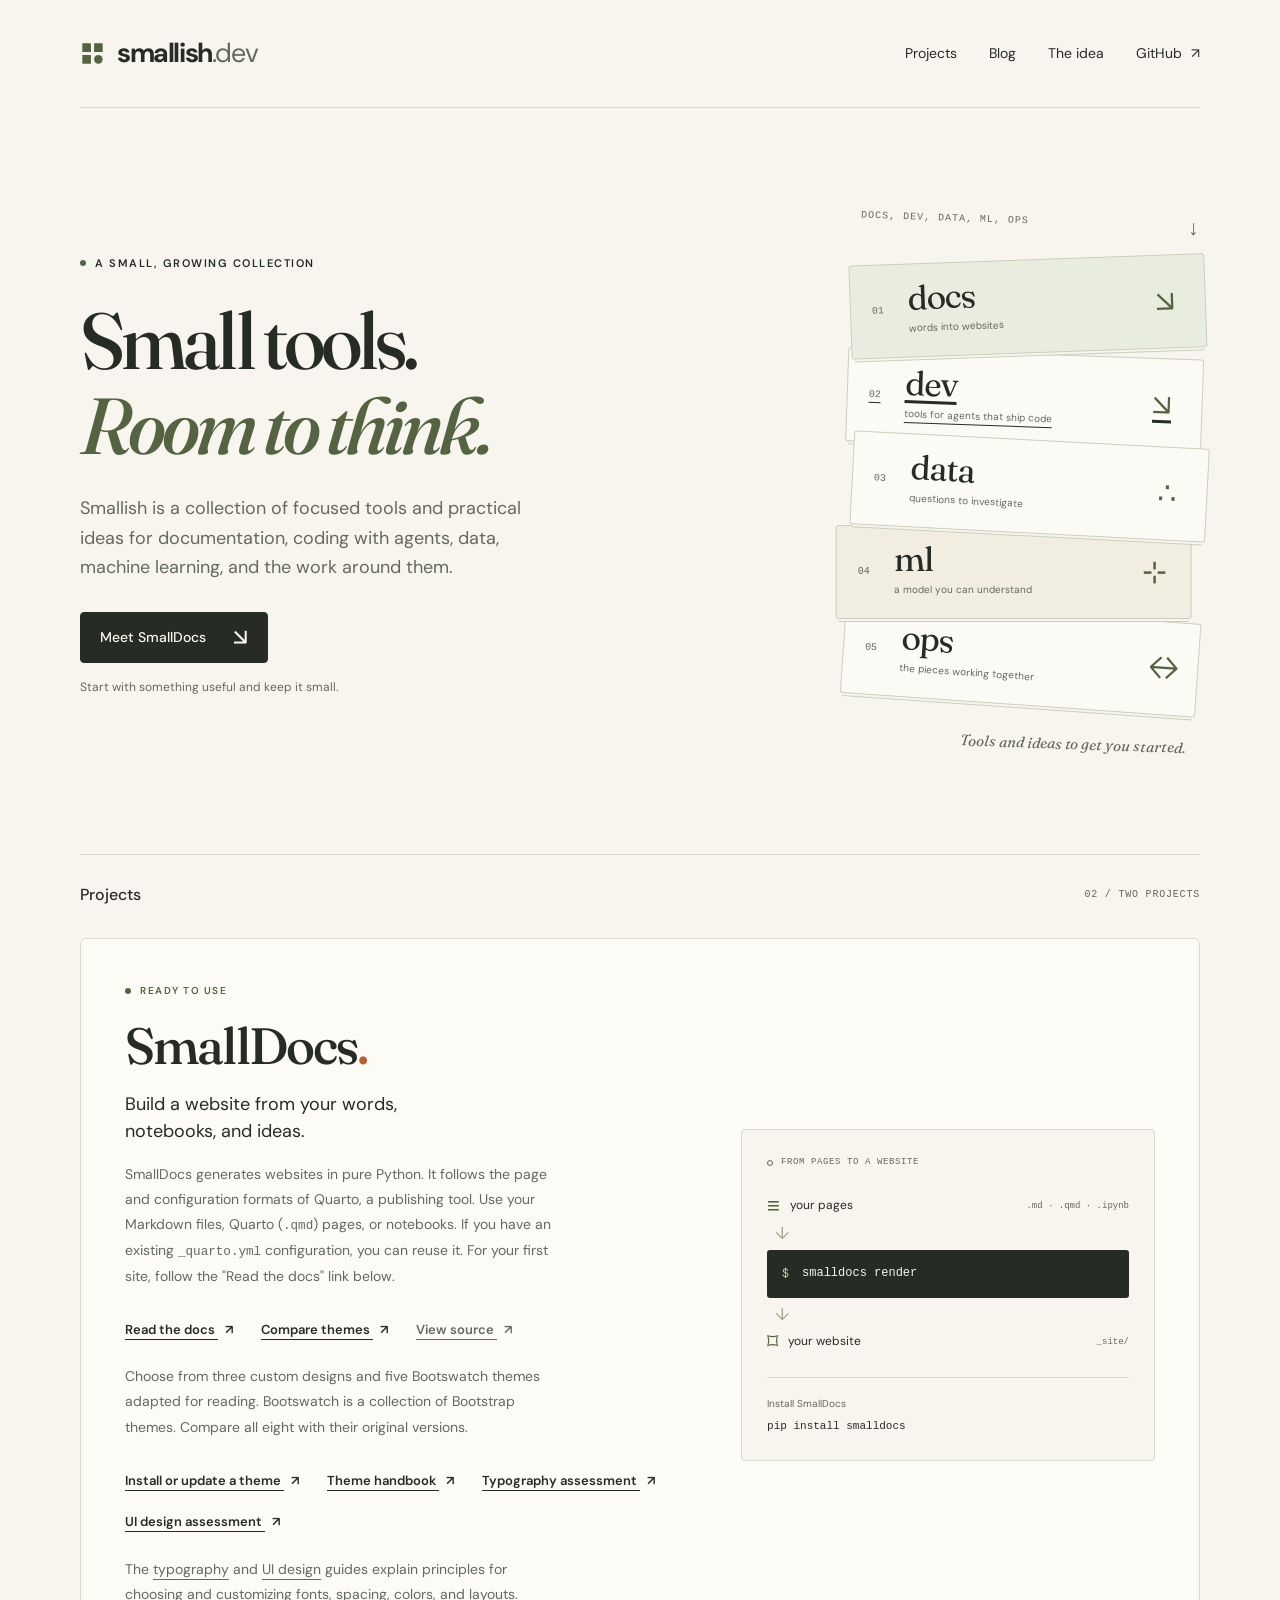
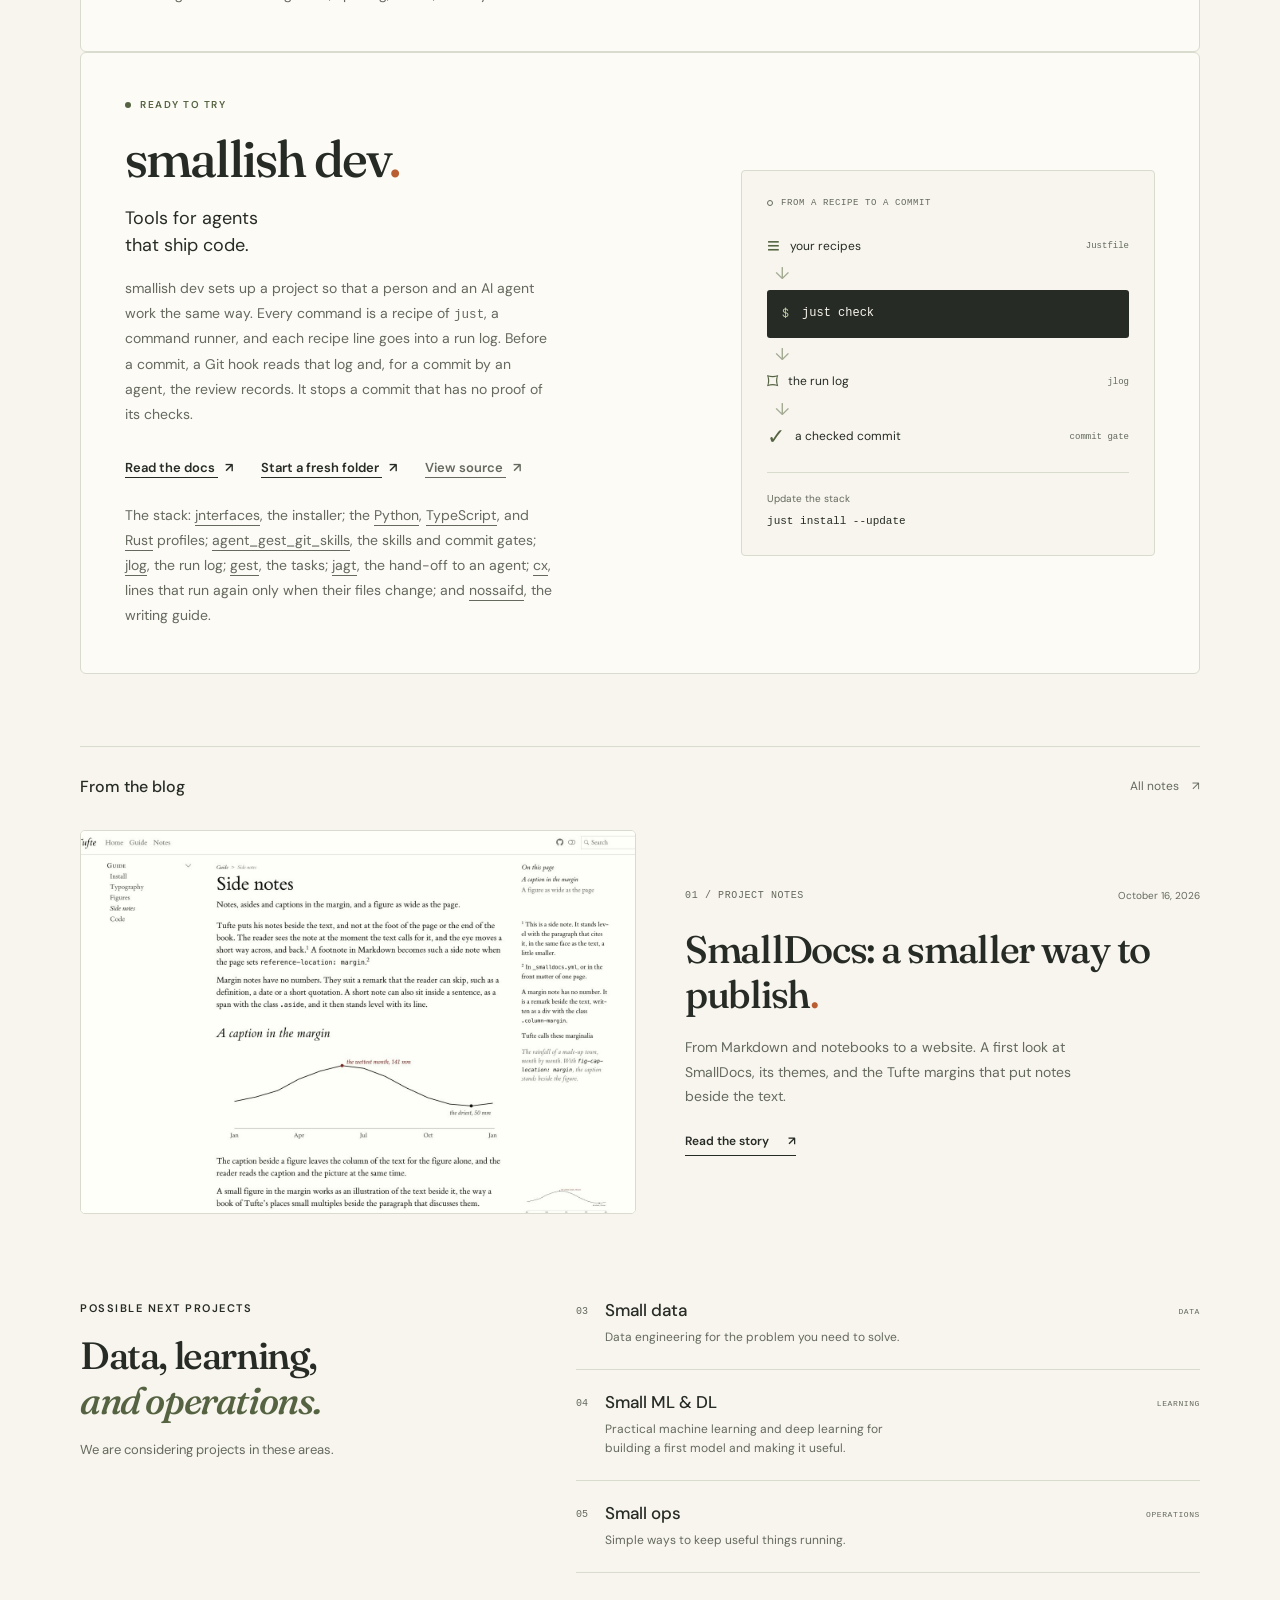
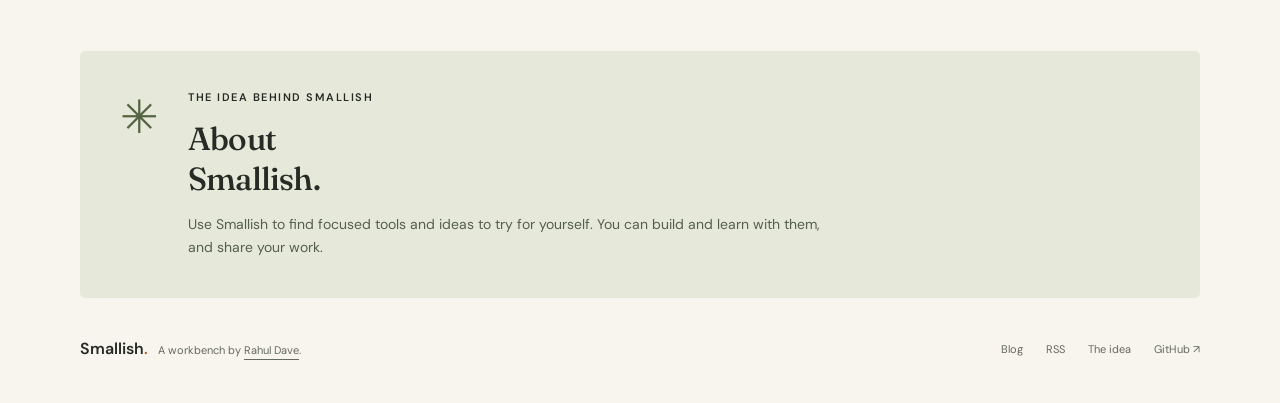
==== index.html @ 67ef3cb4 "feat: add blog with illustrated SmallDocs introduction Add a blog index, homepage preview and reusab" ====
<!doctype html>
<html lang="en">
  <head>
    <meta charset="utf-8" />
    <meta name="viewport" content="width=device-width, initial-scale=1" />
    <meta name="theme-color" content="#f7f5ed" />
    <title>Smallish — Small tools. Room to think.</title>
    <meta
      name="description"
      content="Focused tools and practical ideas for documentation, coding with agents, data, ML, and operations. Meet SmallDocs and smallish dev."
    />
    <link rel="canonical" href="https://smallish.dev/" />
    <meta
      property="og:title"
      content="Smallish — Small tools. Room to think."
    />
    <meta
      property="og:description"
      content="Focused tools. Practical ideas. A little room to make something useful."
    />
    <meta property="og:type" content="website" />
    <meta property="og:url" content="https://smallish.dev/" />
    <link rel="icon" type="image/svg+xml" href="assets/favicon.svg" />
    <link rel="preconnect" href="https://fonts.googleapis.com" />
    <link rel="preconnect" href="https://fonts.gstatic.com" crossorigin />
    <link
      href="https://fonts.googleapis.com/css2?family=DM+Sans:wght@400;500;600;700&family=Fraunces:ital,wght@0,500;0,600;1,500&display=swap"
      rel="stylesheet"
    />
    <link rel="stylesheet" href="styles.css" />
    <link rel="stylesheet" href="blog.css" />
    <link
      rel="alternate"
      type="application/rss+xml"
      title="Smallish blog"
      href="/blog/feed.xml"
    />
  </head>
  <body>
    <a class="skip-link" href="#main">Skip to content</a>
    <div class="page-shell">
      <header class="site-header">
        <a class="wordmark" href="./" aria-label="Smallish home">
          <svg class="brand-mark" viewBox="0 0 32 32" aria-hidden="true">
            <path
              d="M3 3h11v11H3zM18 3h11v11H18zM3 18h11v11H3z"
              fill="currentColor"
            />
            <circle cx="23.5" cy="23.5" r="5.5" fill="currentColor" />
          </svg>
          smallish<span class="wordmark-tld">.dev</span>
        </a>
        <nav aria-label="Main navigation">
          <a href="#projects">Projects</a>
          <a href="/blog/">Blog</a>
          <a class="nav-about" href="#about">The idea</a>
          <a
            class="nav-github"
            href="https://github.com/rahuldave/smallish.dev"
            aria-label="Smallish on GitHub"
            >GitHub <span aria-hidden="true">↗</span></a
          >
        </nav>
      </header>

      <main id="main">
        <section class="hero" aria-labelledby="hero-title">
          <div class="hero-copy">
            <p class="eyebrow">
              <span class="status-dot" aria-hidden="true"></span>A small,
              growing collection
            </p>
            <h1 id="hero-title">Small tools.<br /><em>Room to think.</em></h1>
            <p class="hero-description">
              Smallish is a collection of focused tools and practical ideas for
              documentation, coding with agents, data, machine learning, and the
              work around them.
            </p>
            <a class="button" href="#smalldocs"
              >Meet SmallDocs <span aria-hidden="true">↘</span></a
            >
            <p class="hero-note">
              Start with something useful and keep it small.
            </p>
          </div>

          <div class="small-stack">
            <div class="stack-caption" aria-hidden="true">
              <span>DOCS, DEV, DATA, ML, OPS</span><span>↓</span>
            </div>
            <a
              class="stack-sheet sheet-docs"
              href="#docs"
              aria-label="Explore docs projects"
            >
              <span class="sheet-number" aria-hidden="true">01</span
              ><span class="sheet-name">docs</span
              ><span class="sheet-detail">words into websites</span
              ><span class="sheet-symbol" aria-hidden="true">↘</span>
            </a>
            <a
              class="stack-sheet sheet-dev"
              href="#dev"
              aria-label="Explore smallish dev"
            >
              <span class="sheet-number" aria-hidden="true">02</span
              ><span class="sheet-name">dev</span
              ><span class="sheet-detail">tools for agents that ship code</span
              ><span class="sheet-symbol" aria-hidden="true">↘</span>
            </a>
            <div class="stack-sheet sheet-data" aria-hidden="true">
              <span class="sheet-number">03</span
              ><span class="sheet-name">data</span
              ><span class="sheet-detail">questions to investigate</span
              ><span class="sheet-symbol">∴</span>
            </div>
            <div class="stack-sheet sheet-ml" aria-hidden="true">
              <span class="sheet-number">04</span
              ><span class="sheet-name">ml</span
              ><span class="sheet-detail">a model you can understand</span
              ><span class="sheet-symbol">⊹</span>
            </div>
            <div class="stack-sheet sheet-ops" aria-hidden="true">
              <span class="sheet-number">05</span
              ><span class="sheet-name">ops</span
              ><span class="sheet-detail">the pieces working together</span
              ><span class="sheet-symbol">↔</span>
            </div>
            <p class="stack-footnote" aria-hidden="true">
              Tools and ideas to get you started.
            </p>
          </div>
        </section>

        <section
          class="projects-section"
          id="projects"
          aria-labelledby="projects-title"
        >
          <div class="section-heading" id="docs">
            <h2 id="projects-title">Projects</h2>
            <span class="section-count">02 / TWO PROJECTS</span>
          </div>
          <article
            class="featured-project"
            id="smalldocs"
            aria-labelledby="smalldocs-title"
          >
            <div class="project-copy">
              <p class="eyebrow project-status">
                <span class="status-dot" aria-hidden="true"></span>Ready to use
              </p>
              <h3 id="smalldocs-title">
                SmallDocs<span class="title-dot">.</span>
              </h3>
              <p class="project-lede">
                Build a website from your words,<br />notebooks, and ideas.
              </p>
              <p class="project-description">
                SmallDocs generates websites in pure Python. It follows the page
                and configuration formats of Quarto, a publishing tool. Use your
                Markdown files, Quarto (<code>.qmd</code>) pages, or notebooks.
                If you have an existing <code>_quarto.yml</code> configuration,
                you can reuse it. For your first site, follow the "Read the
                docs" link below.
              </p>
              <div class="project-links">
                <a class="text-link" href="https://docs.smallish.dev/"
                  >Read the docs <span aria-hidden="true">↗</span></a
                >
                <a
                  class="text-link"
                  href="https://rahuldave.com/elegant-themes/"
                  >Compare themes <span aria-hidden="true">↗</span></a
                >
                <a
                  class="text-link secondary-link"
                  href="https://github.com/rahuldave/smalldocs"
                  >View source <span aria-hidden="true">↗</span></a
                >
              </div>
              <p class="project-description">
                Choose from three custom designs and five Bootswatch themes
                adapted for reading. Bootswatch is a collection of Bootstrap
                themes. Compare all eight with their original versions.
              </p>
              <div
                class="project-links"
                aria-label="Theme instructions and assessments"
              >
                <a
                  class="text-link"
                  href="https://rahuldave.com/elegant-themes/using-themes.html"
                  >Install or update a theme
                  <span aria-hidden="true">↗</span></a
                >
                <a
                  class="text-link"
                  href="https://rahuldave.com/elegant-themes/theme-guide.html"
                  >Theme handbook <span aria-hidden="true">↗</span></a
                >
                <a
                  class="text-link"
                  href="https://rahuldave.com/elegant-themes/typography-report.html"
                  >Typography assessment <span aria-hidden="true">↗</span></a
                >
                <a
                  class="text-link"
                  href="https://rahuldave.com/elegant-themes/visual-design-report.html"
                  >UI design assessment <span aria-hidden="true">↗</span></a
                >
              </div>
              <p class="project-description">
                The
                <a
                  href="https://rahuldave.com/elegant-themes/typography-guide.html"
                  >typography</a
                >
                and
                <a
                  href="https://rahuldave.com/elegant-themes/ui-design-guide.html"
                  >UI design</a
                >
                guides explain principles for choosing and customizing fonts,
                spacing, colors, and layouts.
              </p>
            </div>
            <div
              class="project-demo"
              role="figure"
              aria-label="SmallDocs turns your pages into a website"
            >
              <div class="demo-header">
                <span class="demo-dot" aria-hidden="true"></span
                ><span>FROM PAGES TO A WEBSITE</span>
              </div>
              <div class="file-row">
                <span class="file-icon" aria-hidden="true">≡</span
                ><span>your pages</span
                ><span class="file-types">.md · .qmd · .ipynb</span>
              </div>
              <div class="pipeline-line" aria-hidden="true">↓</div>
              <div class="command">
                <span aria-hidden="true">$</span><code>smalldocs render</code>
              </div>
              <div class="pipeline-line" aria-hidden="true">↓</div>
              <div class="file-row output-row">
                <span class="file-icon" aria-hidden="true">⌑</span
                ><span>your website</span><span class="file-types">_site/</span>
              </div>
              <div class="install-line">
                <span>Install SmallDocs</span><code>pip install smalldocs</code>
              </div>
            </div>
          </article>
          <article
            class="featured-project"
            id="dev"
            aria-labelledby="dev-title"
          >
            <div class="project-copy">
              <p class="eyebrow project-status">
                <span class="status-dot" aria-hidden="true"></span>Ready to try
              </p>
              <h3 id="dev-title">
                smallish dev<span class="title-dot">.</span>
              </h3>
              <p class="project-lede">Tools for agents<br />that ship code.</p>
              <p class="project-description">
                smallish dev sets up a project so that a person and an AI agent
                work the same way. Every command is a recipe of
                <code>just</code>, a command runner, and each recipe line goes
                into a run log. Before a commit, a Git hook reads that log and,
                for a commit by an agent, the review records. It stops a commit
                that has no proof of its checks.
              </p>
              <div class="project-links">
                <a
                  class="text-link"
                  href="https://dev.smallish.dev/"
                  aria-label="Read the smallish dev docs"
                  >Read the docs <span aria-hidden="true">↗</span></a
                >
                <a
                  class="text-link"
                  href="https://dev.smallish.dev/fresh-folder.html"
                  >Start a fresh folder <span aria-hidden="true">↗</span></a
                >
                <a
                  class="text-link secondary-link"
                  href="https://github.com/rahuldave/dev.smallish.dev"
                  aria-label="View the smallish dev source"
                  >View source <span aria-hidden="true">↗</span></a
                >
              </div>
              <p class="project-description">
                The stack:
                <a href="https://rahuldave.com/jnterfaces/">jnterfaces</a>, the
                installer; the
                <a href="https://rahuldave.com/jnprofile-python/">Python</a>,
                <a href="https://rahuldave.com/jnprofile-typescript/"
                  >TypeScript</a
                >, and
                <a href="https://rahuldave.com/jnprofile-rust/">Rust</a>
                profiles;
                <a href="https://rahuldave.com/agent_gest_git_skills/"
                  >agent_gest_git_skills</a
                >, the skills and commit gates;
                <a href="https://rahuldave.com/jlog/">jlog</a>, the run log;
                <a href="https://rahuldave.com/gest/">gest</a>, the tasks;
                <a href="https://rahuldave.com/jagt/">jagt</a>, the hand-off to
                an agent; <a href="https://rahuldave.com/cx/">cx</a>, lines that
                run again only when their files change; and
                <a href="https://rahuldave.com/nossaifd/">nossaifd</a>, the
                writing guide.
              </p>
            </div>
            <div
              class="project-demo"
              role="figure"
              aria-label="smallish dev checks each commit against its run log"
            >
              <div class="demo-header">
                <span class="demo-dot" aria-hidden="true"></span
                ><span>FROM A RECIPE TO A COMMIT</span>
              </div>
              <div class="file-row">
                <span class="file-icon" aria-hidden="true">≡</span
                ><span>your recipes</span
                ><span class="file-types">Justfile</span>
              </div>
              <div class="pipeline-line" aria-hidden="true">↓</div>
              <div class="command">
                <span aria-hidden="true">$</span><code>just check</code>
              </div>
              <div class="pipeline-line" aria-hidden="true">↓</div>
              <div class="file-row">
                <span class="file-icon" aria-hidden="true">⌑</span
                ><span>the run log</span><span class="file-types">jlog</span>
              </div>
              <div class="pipeline-line" aria-hidden="true">↓</div>
              <div class="file-row output-row">
                <span class="file-icon" aria-hidden="true">✓</span
                ><span>a checked commit</span
                ><span class="file-types">commit gate</span>
              </div>
              <div class="install-line">
                <span>Update the stack</span><code>just install --update</code>
              </div>
            </div>
          </article>
        </section>

        <section class="home-journal" aria-labelledby="journal-title">
          <div class="section-heading">
            <h2 id="journal-title">From the blog</h2>
            <a class="quiet-link" href="/blog/"
              >All notes <span aria-hidden="true">↗</span></a
            >
          </div>
          <a
            class="story-card"
            href="/blog/smalldocs/"
            aria-labelledby="smalldocs-story-title"
            ><div class="story-image">
              <img
                src="/assets/blog/smalldocs/tufte-margins.jpg"
                width="1440"
                height="960"
                alt="Tufte side notes and a figure caption beside a chart in SmallDocs"
                loading="lazy"
              />
            </div>
            <div class="story-copy">
              <p class="story-meta">
                <span>01 / PROJECT NOTES</span
                ><time datetime="2026-10-16">October 16, 2026</time>
              </p>
              <h2 id="smalldocs-story-title">
                SmallDocs: a smaller way to publish<span class="title-dot"
                  >.</span
                >
              </h2>
              <p>
                From Markdown and notebooks to a website. A first look at
                SmallDocs, its themes, and the Tufte margins that put notes
                beside the text.
              </p>
              <span class="story-read"
                >Read the story <span aria-hidden="true">↗</span></span
              >
            </div></a
          >
        </section>
        <section class="directions" aria-labelledby="directions-title">
          <div class="directions-intro">
            <p class="eyebrow">Possible next projects</p>
            <h2 id="directions-title">
              Data, learning,<br /><em>and operations.</em>
            </h2>
            <p>We are considering projects in these areas.</p>
          </div>
          <div class="direction-list">
            <div class="direction">
              <span class="direction-index">03</span>
              <div>
                <h3>Small data</h3>
                <p>Data engineering for the problem you need to solve.</p>
              </div>
              <span class="direction-label">DATA</span>
            </div>
            <div class="direction">
              <span class="direction-index">04</span>
              <div>
                <h3>Small ML &amp; DL</h3>
                <p>
                  Practical machine learning and deep learning for building a
                  first model and making it useful.
                </p>
              </div>
              <span class="direction-label">LEARNING</span>
            </div>
            <div class="direction">
              <span class="direction-index">05</span>
              <div>
                <h3>Small ops</h3>
                <p>Simple ways to keep useful things running.</p>
              </div>
              <span class="direction-label">OPERATIONS</span>
            </div>
          </div>
        </section>

        <section class="about" id="about" aria-labelledby="about-title">
          <span class="about-mark" aria-hidden="true">✳</span>
          <div>
            <p class="eyebrow">The idea behind Smallish</p>
            <h2 id="about-title">About<br />Smallish.</h2>
            <p>
              Use Smallish to find focused tools and ideas to try for yourself.
              You can build and learn with them, and share your work.
            </p>
          </div>
        </section>
      </main>

      <footer class="site-footer">
        <p>
          Smallish<span class="footer-dot">.</span
          ><span class="footer-note"
            >A workbench by
            <a href="https://rahuldave.com/">Rahul Dave</a>.</span
          >
        </p>
        <nav aria-label="Footer navigation">
          <a href="/blog/">Blog</a><a href="/blog/feed.xml">RSS</a
          ><a href="/#about">The idea</a
          ><a href="https://github.com/rahuldave/smallish.dev"
            >GitHub <span aria-hidden="true">↗</span></a
          >
        </nav>
      </footer>
    </div>
  </body>
</html>
---- styles.css ----
:root {
  color-scheme: light;
  --paper: #f7f5ed;
  --ink: #272b25;
  --muted: #65695e;
  --line: #d9dbcf;
  --green: #556342;
  --light-green: #e6e9da;
  --orange: #b95d32;
  --serif: "Fraunces", Georgia, serif;
  --sans: "DM Sans", sans-serif;
  --mono: "Courier New", monospace;
}

* {
  box-sizing: border-box;
}
html {
  scroll-behavior: smooth;
  scroll-padding-top: 2rem;
}
body {
  margin: 0;
  background: var(--paper);
  color: var(--ink);
  font-family: var(--sans);
  font-size: 16px;
  line-height: 1.65;
  -webkit-font-smoothing: antialiased;
}
a {
  color: inherit;
  text-underline-offset: 5px;
}
a:focus-visible {
  outline: 3px solid var(--green);
  outline-offset: 6px;
}
::selection {
  background: #d8dfbf;
  color: var(--ink);
}
h1,
h2,
h3,
p {
  margin: 0;
}
h1,
h2,
h3 {
  font-weight: 500;
}
svg {
  display: block;
}
.page-shell {
  width: min(1120px, calc(100% - 96px));
  margin-inline: auto;
}
.skip-link {
  position: absolute;
  left: 24px;
  top: -100px;
  padding: 10px 18px;
  background: var(--ink);
  color: var(--paper);
  z-index: 10;
}
.skip-link:focus {
  top: 12px;
}
.site-header {
  display: flex;
  align-items: center;
  justify-content: space-between;
  min-height: 108px;
  border-bottom: 1px solid var(--line);
  gap: 24px;
}
.wordmark {
  display: flex;
  align-items: center;
  text-decoration: none;
  font-size: 27px;
  font-weight: 700;
  letter-spacing: -1.4px;
}
.brand-mark {
  width: 25px;
  height: 25px;
  color: var(--green);
  margin-right: 12px;
}
.wordmark-tld {
  color: var(--muted);
  font-weight: 400;
}
.site-header nav {
  display: flex;
  align-items: center;
  gap: 32px;
}
.site-header nav a {
  font-size: 14px;
  text-decoration: none;
  padding-block: 12px;
}
.site-header nav a:hover {
  color: var(--green);
  text-decoration: underline;
}
.nav-github span {
  margin-left: 5px;
}
.hero {
  display: grid;
  grid-template-columns: 1.2fr 0.8fr;
  gap: 36px;
  align-items: center;
  padding: 89px 0 99px;
}
.eyebrow {
  font-size: 11px;
  font-weight: 600;
  letter-spacing: 1.5px;
  text-transform: uppercase;
  display: flex;
  align-items: center;
  gap: 9px;
}
.status-dot {
  width: 6px;
  height: 6px;
  flex: 0 0 6px;
  background: var(--green);
  border-radius: 50%;
}
h1 {
  font-family: var(--serif);
  font-size: clamp(56px, 6.2vw, 84px);
  letter-spacing: -4px;
  line-height: 1.07;
  margin-top: 26px;
}
h1 em {
  font-weight: 500;
  color: var(--green);
}
.hero-description {
  max-width: 450px;
  font-size: 18px;
  line-height: 1.65;
  color: var(--muted);
  margin-top: 26px;
}
.button {
  display: inline-flex;
  align-items: center;
  justify-content: space-between;
  gap: 27px;
  background: var(--ink);
  color: var(--paper);
  border: 1px solid var(--ink);
  border-radius: 4px;
  font-size: 14px;
  font-weight: 500;
  padding: 13px 19px;
  margin-top: 29px;
  text-decoration: none;
  transition:
    background 160ms ease,
    transform 160ms ease;
}
.button:hover {
  background: var(--green);
  transform: translateY(-2px);
}
.button span {
  font-size: 23px;
  line-height: 1;
}
.hero-note {
  color: var(--muted);
  font-size: 12px;
  margin-top: 15px;
}
.small-stack {
  padding: 16px 0 0 14px;
  width: 100%;
  max-width: 370px;
  justify-self: end;
  transform: rotate(2deg);
}
.stack-caption {
  display: flex;
  justify-content: space-between;
  color: var(--muted);
  font-family: var(--mono);
  font-size: 10px;
  letter-spacing: 1px;
  margin: 0 8px 25px;
}
.stack-caption span:last-child {
  font-size: 21px;
  line-height: 1;
}
.stack-sheet {
  position: relative;
  height: 94px;
  border: 1px solid #cbd0bd;
  background: #fbfaf5;
  border-radius: 3px;
  padding: 15px 21px;
  box-shadow:
    0 5px 0 -3px var(--paper),
    0 6px 0 -3px #cbd0bd;
  display: grid;
  grid-template-columns: 22px 1fr 28px;
  column-gap: 14px;
}
.sheet-number {
  font-family: var(--mono);
  font-size: 10px;
  align-self: center;
  grid-row: 1 / 3;
  color: var(--muted);
}
.sheet-name {
  font-family: var(--serif);
  font-size: 34px;
  line-height: 1.1;
  letter-spacing: -1px;
}
.sheet-detail {
  font-size: 10px;
  color: var(--muted);
}
.sheet-symbol {
  grid-column: 3;
  grid-row: 1 / 3;
  align-self: center;
  font-size: 30px;
  color: var(--green);
}
.sheet-docs {
  z-index: 4;
  transform: rotate(-4deg);
  background: #e9eddf;
  text-decoration: none;
  transition:
    transform 180ms ease,
    border-color 180ms ease,
    background 180ms ease;
}
.sheet-docs:hover,
.sheet-docs:focus-visible {
  transform: translateY(-4px) rotate(-4deg);
  border-color: var(--green);
  background: var(--light-green);
}
.sheet-data {
  z-index: 3;
  margin-top: -8px;
  transform: translateX(8px) rotate(1deg);
}
.sheet-ml {
  z-index: 2;
  margin-top: -8px;
  transform: translateX(-5px) rotate(-2deg);
  background: #f1eee1;
}
.sheet-ops {
  z-index: 1;
  margin-top: -8px;
  transform: translateX(5px) rotate(2deg);
}
.stack-footnote {
  font-family: var(--serif);
  font-style: italic;
  font-size: 15px;
  color: var(--muted);
  text-align: right;
  margin-top: 25px;
  margin-right: 5px;
}
.section-heading {
  border-top: 1px solid var(--line);
  padding-top: 27px;
  margin-bottom: 30px;
  display: flex;
  align-items: center;
  justify-content: space-between;
  gap: 20px;
}
.section-heading h2 {
  font-size: 16px;
  font-weight: 500;
}
.section-count {
  color: var(--muted);
  font-family: var(--mono);
  font-size: 10px;
  letter-spacing: 0.8px;
}
.featured-project {
  display: grid;
  grid-template-columns: 1.15fr 0.85fr;
  gap: 56px;
  border: 1px solid var(--line);
  border-radius: 6px;
  padding: 44px;
  background: #fcfbf6;
}
.project-status {
  font-size: 10px;
  color: var(--green);
}
.project-copy h3 {
  font-family: var(--serif);
  font-size: 51px;
  line-height: 1.2;
  letter-spacing: -2px;
  margin-top: 15px;
}
.title-dot {
  color: var(--orange);
}
.project-lede {
  font-size: 18px;
  line-height: 1.5;
  margin-top: 15px;
}
.project-description {
  color: var(--muted);
  margin-top: 17px;
  font-size: 14px;
  line-height: 1.8;
  max-width: 430px;
}
.project-description code {
  font-size: 0.9em;
  font-family: var(--mono);
}
.project-links {
  display: flex;
  flex-wrap: wrap;
  column-gap: 28px;
  row-gap: 6px;
  margin-top: 23px;
}
.text-link {
  padding-block: 7px;
  font-size: 13px;
  font-weight: 600;
}
.text-link span {
  display: inline-block;
  margin-left: 7px;
}
.text-link:hover {
  color: var(--green);
}
.secondary-link {
  color: var(--muted);
}
.project-demo {
  min-width: 0;
  align-self: center;
  padding: 25px;
  border: 1px solid var(--line);
  border-radius: 4px;
  background: var(--paper);
}
.demo-header {
  display: flex;
  align-items: center;
  gap: 8px;
  font-family: var(--mono);
  letter-spacing: 0.6px;
  color: var(--muted);
  font-size: 9px;
  padding-bottom: 25px;
}
.demo-dot {
  width: 6px;
  height: 6px;
  border: 1px solid var(--muted);
  border-radius: 50%;
}
.file-row {
  display: flex;
  align-items: center;
  gap: 10px;
  font-size: 12px;
}
.file-icon {
  font-size: 22px;
  color: var(--green);
  line-height: 1;
}
.file-types {
  margin-left: auto;
  font-family: var(--mono);
  font-size: 9px;
  color: var(--muted);
  white-space: nowrap;
}
.pipeline-line {
  margin-block: 8px;
  margin-left: 8px;
  color: #a2aa92;
  font-size: 17px;
  line-height: 1;
}
.command {
  display: flex;
  gap: 13px;
  font-size: 12px;
  background: var(--ink);
  color: var(--paper);
  border-radius: 3px;
  padding: 14px 15px;
}
.command span {
  color: #bdc8a1;
}
.command code {
  font-family: var(--mono);
}
.install-line {
  display: flex;
  flex-direction: column;
  gap: 4px;
  padding-top: 18px;
  margin-top: 24px;
  border-top: 1px solid var(--line);
}
.install-line span {
  color: var(--muted);
  font-size: 10px;
}
.install-line code {
  font-size: 11px;
  font-family: var(--mono);
}
.directions {
  display: grid;
  grid-template-columns: 0.8fr 1.2fr;
  gap: 80px;
  padding-block: 85px 78px;
}
.directions-intro h2 {
  font-family: var(--serif);
  font-size: 38px;
  letter-spacing: -1.4px;
  line-height: 1.17;
  margin-top: 17px;
}
.directions-intro h2 em {
  color: var(--green);
}
.directions-intro > p:last-child {
  font-size: 13px;
  color: var(--muted);
  margin-top: 16px;
}
.direction {
  display: flex;
  align-items: flex-start;
  gap: 17px;
  padding: 21px 0;
  border-bottom: 1px solid var(--line);
}
.direction:first-child {
  padding-top: 0;
}
.direction-index {
  color: var(--muted);
  font-family: var(--mono);
  font-size: 10px;
  padding-top: 5px;
}
.direction h3 {
  font-size: 17px;
  line-height: 1.4;
}
.direction p {
  color: var(--muted);
  font-size: 12px;
  margin-top: 5px;
  max-width: 310px;
}
.direction-label {
  font-size: 8px;
  font-family: var(--mono);
  color: var(--muted);
  letter-spacing: 0.6px;
  margin-left: auto;
  padding-top: 6px;
}
.about {
  display: flex;
  align-items: flex-start;
  gap: 29px;
  padding: 37px 40px 39px;
  background: var(--light-green);
  border-radius: 5px;
}
.about-mark {
  color: var(--green);
  font-size: 46px;
  line-height: 1.3;
}
.about h2 {
  font-family: var(--serif);
  font-size: 32px;
  letter-spacing: -0.8px;
  line-height: 1.25;
  margin-top: 13px;
}
.about p:last-child {
  max-width: 645px;
  margin-top: 14px;
  color: #555f4b;
  font-size: 14px;
}
.site-footer {
  display: flex;
  justify-content: space-between;
  gap: 25px;
  align-items: center;
  padding-block: 32px 35px;
  font-size: 12px;
}
.site-footer > p {
  font-size: 16px;
  font-weight: 600;
}
.footer-dot {
  color: var(--orange);
}
.footer-note {
  color: var(--muted);
  font-size: 11px;
  font-weight: 400;
  margin-left: 10px;
}
.site-footer > a {
  color: var(--muted);
  text-decoration: none;
  font-size: 11px;
  padding-block: 12px;
}
.site-footer > a:hover {
  text-decoration: underline;
}

@media (max-width: 1050px) {
  .page-shell {
    width: calc(100% - 64px);
  }
  .hero {
    gap: 20px;
  }
  h1 {
    letter-spacing: -3px;
  }
  .hero-description {
    font-size: 16px;
    max-width: 370px;
  }
  .small-stack {
    max-width: 310px;
  }
  .stack-sheet {
    padding-inline: 15px;
    column-gap: 8px;
  }
  .sheet-detail {
    font-size: 9px;
  }
  .featured-project {
    padding: 32px;
    gap: 30px;
  }
  .project-demo {
    padding: 19px;
  }
  .file-row {
    font-size: 11px;
    gap: 7px;
    flex-wrap: wrap;
  }
  .file-types {
    font-size: 8px;
  }
  .directions {
    gap: 44px;
  }
  .direction-label {
    display: none;
  }
}
@media (max-width: 760px) {
  .site-header {
    min-height: 86px;
  }
  .site-header nav {
    gap: 21px;
  }
  .hero {
    grid-template-columns: 1fr;
    padding-block: 58px 58px;
    gap: 0;
  }
  h1 {
    font-size: clamp(54px, 9vw, 76px);
  }
  .hero-description {
    max-width: 420px;
  }
  .small-stack {
    display: none;
  }
  .featured-project {
    grid-template-columns: 1fr;
    gap: 30px;
  }
  .project-copy h3 {
    font-size: 47px;
  }
  .project-description {
    max-width: 100%;
  }
  .project-demo {
    padding: 24px;
  }
  .file-row {
    font-size: 13px;
  }
  .file-types {
    font-size: 10px;
  }
  .directions {
    grid-template-columns: 1fr;
    gap: 30px;
    padding-block: 54px;
  }
  .directions-intro h2 {
    font-size: 34px;
  }
  .direction-label {
    display: block;
  }
  .about {
    padding: 27px;
    gap: 20px;
  }
  .about h2 {
    font-size: 29px;
  }
  .about-mark {
    font-size: 32px;
  }
  .site-footer {
    align-items: flex-start;
  }
  .footer-note {
    display: block;
    margin-left: 0;
    margin-top: 5px;
  }
}
@media (max-width: 480px) {
  .page-shell {
    width: calc(100% - 40px);
  }
  .wordmark {
    font-size: 23px;
  }
  .brand-mark {
    width: 21px;
    height: 21px;
    margin-right: 8px;
  }
  .site-header nav {
    gap: 17px;
  }
  .site-header nav a {
    font-size: 12px;
  }
  .nav-github {
    display: none;
  }
  .eyebrow {
    font-size: 9px;
    letter-spacing: 1.2px;
  }
  .hero {
    padding-top: 46px;
  }
  h1 {
    font-size: clamp(47px, 12.4vw, 59px);
    letter-spacing: -2.8px;
    margin-top: 23px;
  }
  .hero-description {
    font-size: 15px;
    margin-top: 22px;
  }
  .section-heading {
    align-items: flex-start;
    gap: 12px;
  }
  .section-heading h2 {
    font-size: 14px;
  }
  .section-count {
    font-size: 8px;
    padding-top: 4px;
  }
  .featured-project {
    padding: 25px 22px;
  }
  .project-lede {
    font-size: 16px;
  }
  .project-description {
    font-size: 13px;
  }
  .project-demo {
    padding: 18px 15px;
  }
  .file-row {
    font-size: 11px;
  }
  .file-types {
    font-size: 10px;
  }
  .command {
    font-size: 11px;
    padding-inline: 11px;
  }
  .direction-label {
    display: none;
  }
  .direction p {
    font-size: 12px;
  }
  .about {
    gap: 13px;
    padding: 26px 22px;
  }
  .about-mark {
    font-size: 26px;
  }
  .about h2 {
    font-size: 26px;
  }
  .about p:last-child {
    font-size: 13px;
  }
  .site-footer {
    padding-top: 25px;
    gap: 15px;
  }
  .site-footer > a {
    max-width: 110px;
    text-align: right;
  }
}
@media (prefers-reduced-motion: reduce) {
  html {
    scroll-behavior: auto;
  }
  *,
  *::before,
  *::after {
    animation: none !important;
    transition: none !important;
  }
}
---- blog.css ----
/* Shared editorial pages and the homepage's latest-post preview. */
.site-header nav .is-current {
  color: var(--green);
  text-decoration: underline;
}
.site-footer {
  flex-wrap: wrap;
}
.site-footer nav {
  display: flex;
  flex-wrap: wrap;
  gap: 12px 23px;
  font-size: 11px;
  color: var(--muted);
}
.site-footer nav a {
  padding-block: 10px;
  text-decoration: none;
}
.site-footer nav a:hover {
  text-decoration: underline;
}
.quiet-link {
  color: var(--muted);
  font-size: 12px;
  text-decoration: none;
  white-space: nowrap;
}
.quiet-link:hover {
  color: var(--green);
  text-decoration: underline;
}
.quiet-link span {
  margin-left: 10px;
}
.home-journal {
  margin-top: 72px;
}
.story-card {
  display: grid;
  grid-template-columns: 1.08fr 1fr;
  gap: 49px;
  align-items: center;
  text-decoration: none;
}
.story-image {
  overflow: hidden;
  border: 1px solid var(--line);
  border-radius: 5px;
  background: #fffff8;
}
.story-image img {
  display: block;
  width: 100%;
  height: auto;
  aspect-ratio: 1.45;
  object-fit: cover;
  object-position: top;
  transition: transform 200ms ease;
}
.story-card:hover .story-image img {
  transform: scale(1.018);
}
.story-meta {
  display: flex;
  justify-content: space-between;
  flex-wrap: wrap;
  gap: 9px 20px;
  font-size: 10px;
  color: var(--muted);
}
.story-meta > span {
  font-family: var(--mono);
  letter-spacing: 0.6px;
}
.story-copy h2 {
  font-family: var(--serif);
  font-size: clamp(30px, 3vw, 41px);
  line-height: 1.18;
  letter-spacing: -1.3px;
  margin-block: 22px 18px;
}
.story-copy > p:not(.story-meta) {
  color: var(--muted);
  font-size: 14px;
  line-height: 1.75;
  max-width: 420px;
}
.story-read {
  display: inline-block;
  font-size: 12px;
  font-weight: 600;
  margin-top: 23px;
  border-bottom: 1px solid var(--ink);
  padding-bottom: 3px;
}
.story-read span {
  display: inline-block;
  margin-left: 16px;
}
.story-card:hover .story-read {
  color: var(--green);
  border-color: var(--green);
}
.blog-intro {
  padding-block: 73px 65px;
}
.blog-intro h1 {
  font-size: clamp(56px, 6.3vw, 83px);
  max-width: 800px;
}
.blog-intro > p:last-child {
  color: var(--muted);
  font-size: 17px;
  max-width: 515px;
  margin-top: 26px;
}
.blog-colophon {
  display: flex;
  align-items: center;
  gap: 20px;
  border-bottom: 1px solid var(--line);
  padding-block: 67px 43px;
  color: var(--muted);
  font-size: 13px;
}
.colophon-mark {
  color: var(--green);
  font-size: 35px;
  line-height: 1;
}
.post-header {
  max-width: 850px;
  margin-inline: auto;
  padding-block: 37px 43px;
}
.post-back {
  display: inline-block;
  color: var(--muted);
  font-size: 12px;
  text-decoration: none;
  margin-bottom: 47px;
  padding-block: 8px;
}
.post-back:hover {
  text-decoration: underline;
}
.post-header h1 {
  font-size: clamp(57px, 6vw, 80px);
  letter-spacing: -3px;
  line-height: 1.08;
  margin-top: 24px;
}
.post-deck {
  max-width: 650px;
  color: var(--muted);
  font-size: 18px;
  line-height: 1.65;
  margin-top: 27px;
}
.post-byline {
  display: flex;
  flex-wrap: wrap;
  align-items: center;
  gap: 15px;
  color: var(--muted);
  font-size: 12px;
  margin-top: 26px;
}
.post-byline a {
  color: var(--ink);
  text-decoration-thickness: 1px;
}
.post-figure {
  margin: 37px 0;
  min-width: 0;
}
.post-hero {
  margin-top: 0;
  margin-bottom: 67px;
}
.screenshot-link {
  display: block;
  border: 1px solid var(--line);
  border-radius: 5px;
  overflow: hidden;
  background: #fffff8;
}
.screenshot-link img {
  display: block;
  width: 100%;
  height: auto;
}
.screenshot-link:hover {
  border-color: var(--green);
}
.post-figure figcaption {
  display: flex;
  gap: 15px;
  align-items: baseline;
  color: var(--muted);
  font-size: 11px;
  line-height: 1.7;
  margin-top: 13px;
}
.figure-number {
  font-family: var(--mono);
  color: var(--green);
  font-size: 10px;
  flex-shrink: 0;
}
.post-layout {
  display: grid;
  grid-template-columns: 175px minmax(0, 740px);
  gap: 53px;
  align-items: start;
}
.post-toc {
  position: sticky;
  top: 35px;
  border-top: 1px solid var(--line);
  padding-top: 20px;
  display: flex;
  flex-direction: column;
  gap: 12px;
}
.post-toc p {
  color: var(--muted);
  font-family: var(--mono);
  font-size: 9px;
  letter-spacing: 1px;
  margin-bottom: 9px;
}
.post-toc a {
  color: var(--muted);
  font-size: 12px;
  line-height: 1.5;
  text-decoration: none;
}
.post-toc a:hover {
  color: var(--green);
  text-decoration: underline;
}
.post-body {
  min-width: 0;
  font-size: 17px;
  line-height: 1.9;
}
.post-body > p {
  margin-bottom: 24px;
}
.post-body .post-lead {
  font-size: 20px;
  line-height: 1.7;
  margin-top: -6px;
  margin-bottom: 27px;
}
.post-body a {
  text-decoration-color: #9ca58c;
  text-decoration-thickness: 1px;
  overflow-wrap: anywhere;
}
.post-body a:hover {
  color: var(--green);
}
.post-body h2 {
  font-family: var(--serif);
  font-size: 32px;
  line-height: 1.25;
  letter-spacing: -0.7px;
  margin-block: 51px 22px;
  scroll-margin-top: 20px;
}
.post-body code {
  font-family: var(--mono);
  font-size: 0.84em;
  background: #eceee3;
  border-radius: 2px;
  padding: 2px 4px;
  overflow-wrap: anywhere;
}
.code-example {
  background: #eeefe6;
  border: 1px solid var(--line);
  border-left: 3px solid #9ca58c;
  border-radius: 3px;
  padding: 17px 22px 20px;
  margin-block: 29px;
  min-width: 0;
}
.code-example > p {
  font-family: var(--mono);
  font-size: 9px;
  letter-spacing: 0.8px;
  color: var(--muted);
  margin-bottom: 12px;
}
.code-example pre {
  margin: 0;
  white-space: pre-wrap;
  overflow-wrap: anywhere;
  line-height: 1.8;
  font-size: 13px;
}
.code-example pre code {
  font-size: inherit;
  background: transparent;
  padding: 0;
}
.figure-pair {
  display: grid;
  grid-template-columns: repeat(2, minmax(0, 1fr));
  gap: 23px;
  margin-block: 35px;
}
.figure-pair .post-figure {
  margin: 0;
}
.post-next {
  border-top: 1px solid var(--line);
  border-bottom: 1px solid var(--line);
  padding-block: 31px 34px;
  margin-top: 46px;
}
.post-next h2 {
  margin-top: 15px;
  font-size: 29px;
}
.post-next > p:last-child {
  font-size: 15px;
}
.post-credits {
  color: var(--muted);
  font-size: 11px;
  line-height: 1.8;
  margin-block: 30px 65px;
}
@media (max-width: 1000px) {
  .story-card {
    gap: 30px;
  }
  .post-layout {
    grid-template-columns: 145px minmax(0, 1fr);
    gap: 30px;
  }
  .post-header h1 {
    font-size: 66px;
  }
}
@media (max-width: 760px) {
  .site-header nav {
    gap: 20px;
  }
  .nav-github {
    display: none;
  }
  .home-journal {
    margin-top: 54px;
  }
  .story-card {
    grid-template-columns: 1fr;
    gap: 25px;
  }
  .story-image img {
    aspect-ratio: 1.7;
  }
  .story-copy h2 {
    font-size: 35px;
    margin-block: 18px 14px;
  }
  .story-copy > p:not(.story-meta) {
    max-width: 100%;
  }
  .blog-intro {
    padding-block: 51px 45px;
  }
  .blog-intro h1 {
    font-size: clamp(45px, 8vw, 65px);
    letter-spacing: -2px;
  }
  .blog-intro > p:last-child {
    font-size: 15px;
  }
  .blog-colophon {
    padding-top: 44px;
  }
  .post-header {
    padding-block: 24px 30px;
  }
  .post-back {
    margin-bottom: 30px;
  }
  .post-header h1 {
    font-size: clamp(45px, 8.8vw, 64px);
    letter-spacing: -2px;
  }
  .title-break {
    display: none;
  }
  .post-deck {
    font-size: 16px;
    margin-top: 22px;
  }
  .post-hero {
    margin-bottom: 35px;
  }
  .post-layout {
    display: block;
  }
  .post-toc {
    position: static;
    display: flex;
    flex-flow: row wrap;
    gap: 9px 20px;
    border-bottom: 1px solid var(--line);
    padding-block: 20px;
    margin-bottom: 35px;
  }
  .post-toc p {
    width: 100%;
    margin-bottom: 4px;
  }
  .post-body {
    font-size: 16px;
    line-height: 1.85;
  }
  .post-body .post-lead {
    font-size: 18px;
  }
  .post-body h2 {
    font-size: 28px;
    margin-top: 40px;
  }
  .figure-pair {
    grid-template-columns: 1fr;
    gap: 25px;
  }
  .post-figure figcaption {
    font-size: 11px;
  }
  .code-example {
    padding-inline: 15px;
  }
}
@media (max-width: 480px) {
  .site-header {
    gap: 15px;
  }
  .site-header nav {
    gap: 17px;
  }
  .nav-about {
    display: none;
  }
  .story-copy h2 {
    font-size: 31px;
  }
  .story-meta {
    font-size: 9px;
    gap: 7px;
  }
  .story-copy > p:not(.story-meta) {
    font-size: 13px;
  }
  .post-header h1 {
    font-size: 46px;
    letter-spacing: -1.7px;
  }
  .post-byline {
    font-size: 11px;
    gap: 12px;
  }
  .site-footer nav {
    gap: 9px 20px;
  }
}
@media (prefers-reduced-motion: reduce) {
  .story-image img {
    transition: none;
  }
  .story-card:hover .story-image img {
    transform: none;
  }
}
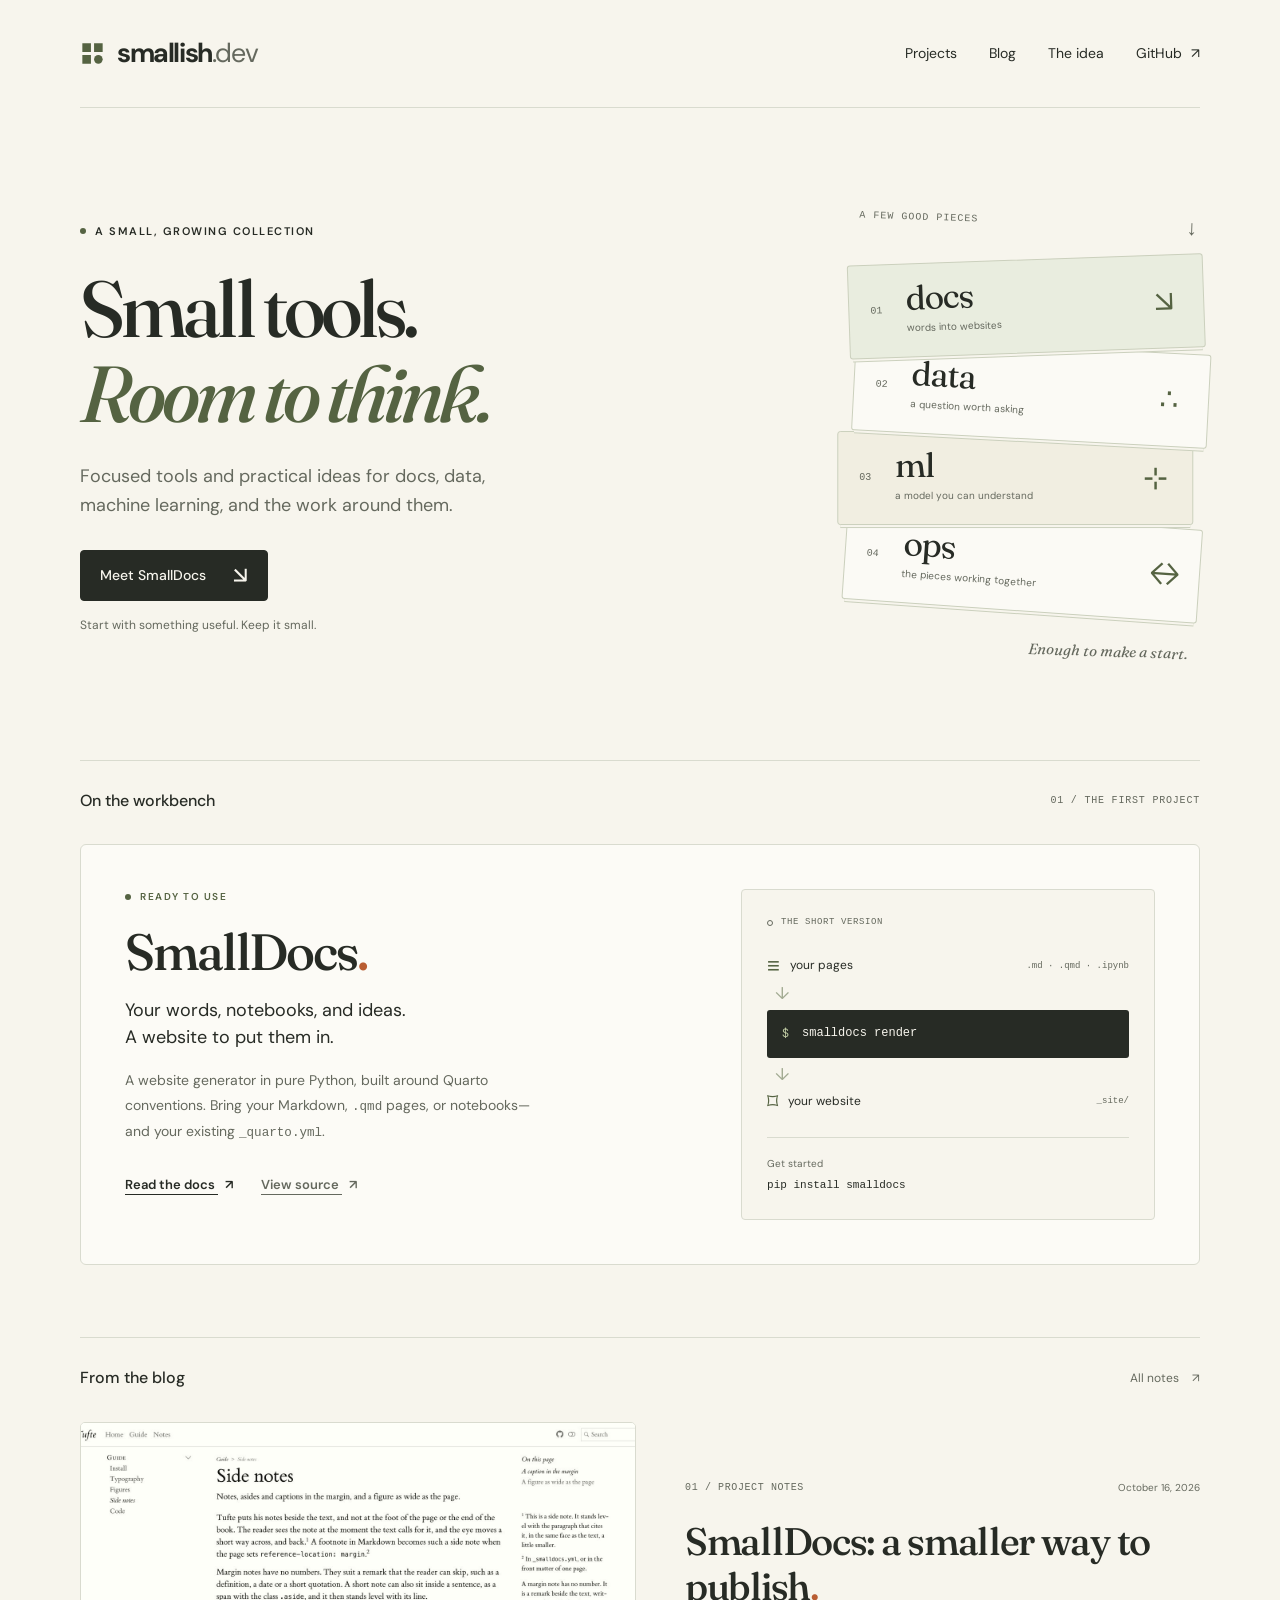
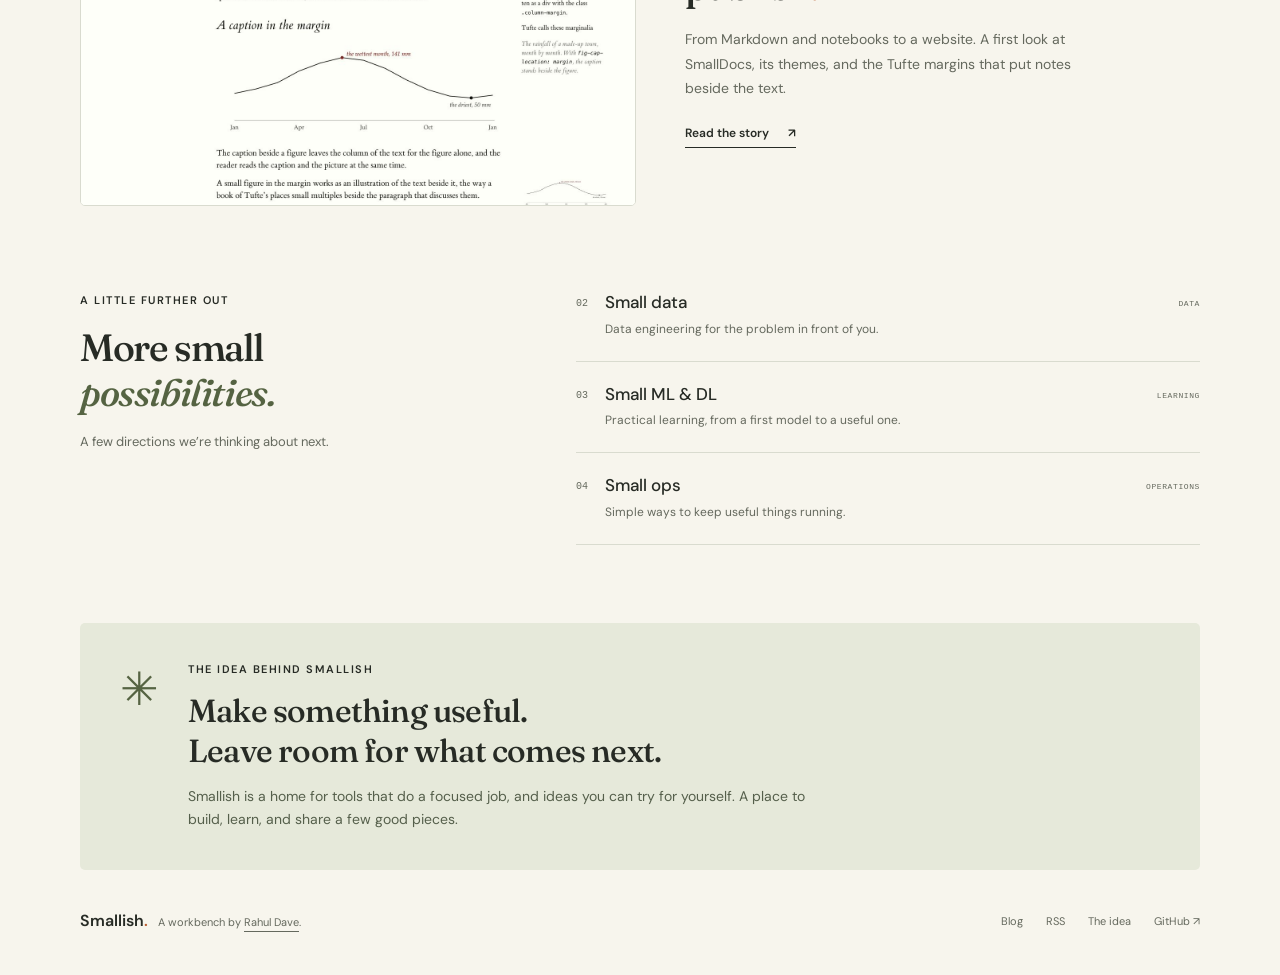
==== commit 011e9f58: "feat: add blog with illustrated SmallDocs introduction Add a blog index, homepage preview and reusab" ====
--- a/index.html
+++ b/index.html
@@ -7,7 +7,7 @@
     <title>Smallish — Small tools. Room to think.</title>
     <meta
       name="description"
-      content="Focused tools and practical ideas for documentation, coding with agents, data, ML, and operations. Meet SmallDocs and smallish dev."
+      content="A home for focused tools and practical ideas in documentation, data, machine learning, and operations. Meet SmallDocs, a Quarto-compatible website generator in Python."
     />
     <link rel="canonical" href="https://smallish.dev/" />
     <meta
@@ -72,21 +72,18 @@
             </p>
             <h1 id="hero-title">Small tools.<br /><em>Room to think.</em></h1>
             <p class="hero-description">
-              Smallish is a collection of focused tools and practical ideas for
-              documentation, coding with agents, data, machine learning, and the
-              work around them.
+              Focused tools and practical ideas for docs, data, machine
+              learning, and the work around them.
             </p>
             <a class="button" href="#smalldocs"
               >Meet SmallDocs <span aria-hidden="true">↘</span></a
             >
-            <p class="hero-note">
-              Start with something useful and keep it small.
-            </p>
+            <p class="hero-note">Start with something useful. Keep it small.</p>
           </div>
 
           <div class="small-stack">
             <div class="stack-caption" aria-hidden="true">
-              <span>DOCS, DEV, DATA, ML, OPS</span><span>↓</span>
+              <span>A FEW GOOD PIECES</span><span>↓</span>
             </div>
             <a
               class="stack-sheet sheet-docs"
@@ -98,36 +95,26 @@
               ><span class="sheet-detail">words into websites</span
               ><span class="sheet-symbol" aria-hidden="true">↘</span>
             </a>
-            <a
-              class="stack-sheet sheet-dev"
-              href="#dev"
-              aria-label="Explore smallish dev"
-            >
-              <span class="sheet-number" aria-hidden="true">02</span
-              ><span class="sheet-name">dev</span
-              ><span class="sheet-detail">tools for agents that ship code</span
-              ><span class="sheet-symbol" aria-hidden="true">↘</span>
-            </a>
             <div class="stack-sheet sheet-data" aria-hidden="true">
+              <span class="sheet-number">02</span
+              ><span class="sheet-name">data</span
+              ><span class="sheet-detail">a question worth asking</span
+              ><span class="sheet-symbol">∴</span>
+            </div>
+            <div class="stack-sheet sheet-ml" aria-hidden="true">
               <span class="sheet-number">03</span
-              ><span class="sheet-name">data</span
-              ><span class="sheet-detail">questions to investigate</span
-              ><span class="sheet-symbol">∴</span>
-            </div>
-            <div class="stack-sheet sheet-ml" aria-hidden="true">
-              <span class="sheet-number">04</span
               ><span class="sheet-name">ml</span
               ><span class="sheet-detail">a model you can understand</span
               ><span class="sheet-symbol">⊹</span>
             </div>
             <div class="stack-sheet sheet-ops" aria-hidden="true">
-              <span class="sheet-number">05</span
+              <span class="sheet-number">04</span
               ><span class="sheet-name">ops</span
               ><span class="sheet-detail">the pieces working together</span
               ><span class="sheet-symbol">↔</span>
             </div>
             <p class="stack-footnote" aria-hidden="true">
-              Tools and ideas to get you started.
+              Enough to make a start.
             </p>
           </div>
         </section>
@@ -138,8 +125,8 @@
           aria-labelledby="projects-title"
         >
           <div class="section-heading" id="docs">
-            <h2 id="projects-title">Projects</h2>
-            <span class="section-count">02 / TWO PROJECTS</span>
+            <h2 id="projects-title">On the workbench</h2>
+            <span class="section-count">01 / THE FIRST PROJECT</span>
           </div>
           <article
             class="featured-project"
@@ -154,24 +141,16 @@
                 SmallDocs<span class="title-dot">.</span>
               </h3>
               <p class="project-lede">
-                Build a website from your words,<br />notebooks, and ideas.
+                Your words, notebooks, and ideas.<br />A website to put them in.
               </p>
               <p class="project-description">
-                SmallDocs generates websites in pure Python. It follows the page
-                and configuration formats of Quarto, a publishing tool. Use your
-                Markdown files, Quarto (<code>.qmd</code>) pages, or notebooks.
-                If you have an existing <code>_quarto.yml</code> configuration,
-                you can reuse it. For your first site, follow the "Read the
-                docs" link below.
+                A website generator in pure Python, built around Quarto
+                conventions. Bring your Markdown, <code>.qmd</code> pages, or
+                notebooks—and your existing <code>_quarto.yml</code>.
               </p>
               <div class="project-links">
                 <a class="text-link" href="https://docs.smallish.dev/"
                   >Read the docs <span aria-hidden="true">↗</span></a
-                >
-                <a
-                  class="text-link"
-                  href="https://rahuldave.com/elegant-themes/"
-                  >Compare themes <span aria-hidden="true">↗</span></a
                 >
                 <a
                   class="text-link secondary-link"
@@ -179,60 +158,14 @@
                   >View source <span aria-hidden="true">↗</span></a
                 >
               </div>
-              <p class="project-description">
-                Choose from three custom designs and five Bootswatch themes
-                adapted for reading. Bootswatch is a collection of Bootstrap
-                themes. Compare all eight with their original versions.
-              </p>
-              <div
-                class="project-links"
-                aria-label="Theme instructions and assessments"
-              >
-                <a
-                  class="text-link"
-                  href="https://rahuldave.com/elegant-themes/using-themes.html"
-                  >Install or update a theme
-                  <span aria-hidden="true">↗</span></a
-                >
-                <a
-                  class="text-link"
-                  href="https://rahuldave.com/elegant-themes/theme-guide.html"
-                  >Theme handbook <span aria-hidden="true">↗</span></a
-                >
-                <a
-                  class="text-link"
-                  href="https://rahuldave.com/elegant-themes/typography-report.html"
-                  >Typography assessment <span aria-hidden="true">↗</span></a
-                >
-                <a
-                  class="text-link"
-                  href="https://rahuldave.com/elegant-themes/visual-design-report.html"
-                  >UI design assessment <span aria-hidden="true">↗</span></a
-                >
-              </div>
-              <p class="project-description">
-                The
-                <a
-                  href="https://rahuldave.com/elegant-themes/typography-guide.html"
-                  >typography</a
-                >
-                and
-                <a
-                  href="https://rahuldave.com/elegant-themes/ui-design-guide.html"
-                  >UI design</a
-                >
-                guides explain principles for choosing and customizing fonts,
-                spacing, colors, and layouts.
-              </p>
             </div>
             <div
               class="project-demo"
-              role="figure"
               aria-label="SmallDocs turns your pages into a website"
             >
               <div class="demo-header">
                 <span class="demo-dot" aria-hidden="true"></span
-                ><span>FROM PAGES TO A WEBSITE</span>
+                ><span>THE SHORT VERSION</span>
               </div>
               <div class="file-row">
                 <span class="file-icon" aria-hidden="true">≡</span
@@ -249,103 +182,7 @@
                 ><span>your website</span><span class="file-types">_site/</span>
               </div>
               <div class="install-line">
-                <span>Install SmallDocs</span><code>pip install smalldocs</code>
-              </div>
-            </div>
-          </article>
-          <article
-            class="featured-project"
-            id="dev"
-            aria-labelledby="dev-title"
-          >
-            <div class="project-copy">
-              <p class="eyebrow project-status">
-                <span class="status-dot" aria-hidden="true"></span>Ready to try
-              </p>
-              <h3 id="dev-title">
-                smallish dev<span class="title-dot">.</span>
-              </h3>
-              <p class="project-lede">Tools for agents<br />that ship code.</p>
-              <p class="project-description">
-                smallish dev sets up a project so that a person and an AI agent
-                work the same way. Every command is a recipe of
-                <code>just</code>, a command runner, and each recipe line goes
-                into a run log. Before a commit, a Git hook reads that log and,
-                for a commit by an agent, the review records. It stops a commit
-                that has no proof of its checks.
-              </p>
-              <div class="project-links">
-                <a
-                  class="text-link"
-                  href="https://dev.smallish.dev/"
-                  aria-label="Read the smallish dev docs"
-                  >Read the docs <span aria-hidden="true">↗</span></a
-                >
-                <a
-                  class="text-link"
-                  href="https://dev.smallish.dev/fresh-folder.html"
-                  >Start a fresh folder <span aria-hidden="true">↗</span></a
-                >
-                <a
-                  class="text-link secondary-link"
-                  href="https://github.com/rahuldave/dev.smallish.dev"
-                  aria-label="View the smallish dev source"
-                  >View source <span aria-hidden="true">↗</span></a
-                >
-              </div>
-              <p class="project-description">
-                The stack:
-                <a href="https://rahuldave.com/jnterfaces/">jnterfaces</a>, the
-                installer; the
-                <a href="https://rahuldave.com/jnprofile-python/">Python</a>,
-                <a href="https://rahuldave.com/jnprofile-typescript/"
-                  >TypeScript</a
-                >, and
-                <a href="https://rahuldave.com/jnprofile-rust/">Rust</a>
-                profiles;
-                <a href="https://rahuldave.com/agent_gest_git_skills/"
-                  >agent_gest_git_skills</a
-                >, the skills and commit gates;
-                <a href="https://rahuldave.com/jlog/">jlog</a>, the run log;
-                <a href="https://rahuldave.com/gest/">gest</a>, the tasks;
-                <a href="https://rahuldave.com/jagt/">jagt</a>, the hand-off to
-                an agent; <a href="https://rahuldave.com/cx/">cx</a>, lines that
-                run again only when their files change; and
-                <a href="https://rahuldave.com/nossaifd/">nossaifd</a>, the
-                writing guide.
-              </p>
-            </div>
-            <div
-              class="project-demo"
-              role="figure"
-              aria-label="smallish dev checks each commit against its run log"
-            >
-              <div class="demo-header">
-                <span class="demo-dot" aria-hidden="true"></span
-                ><span>FROM A RECIPE TO A COMMIT</span>
-              </div>
-              <div class="file-row">
-                <span class="file-icon" aria-hidden="true">≡</span
-                ><span>your recipes</span
-                ><span class="file-types">Justfile</span>
-              </div>
-              <div class="pipeline-line" aria-hidden="true">↓</div>
-              <div class="command">
-                <span aria-hidden="true">$</span><code>just check</code>
-              </div>
-              <div class="pipeline-line" aria-hidden="true">↓</div>
-              <div class="file-row">
-                <span class="file-icon" aria-hidden="true">⌑</span
-                ><span>the run log</span><span class="file-types">jlog</span>
-              </div>
-              <div class="pipeline-line" aria-hidden="true">↓</div>
-              <div class="file-row output-row">
-                <span class="file-icon" aria-hidden="true">✓</span
-                ><span>a checked commit</span
-                ><span class="file-types">commit gate</span>
-              </div>
-              <div class="install-line">
-                <span>Update the stack</span><code>just install --update</code>
+                <span>Get started</span><code>pip install smalldocs</code>
               </div>
             </div>
           </article>
@@ -394,34 +231,31 @@
         </section>
         <section class="directions" aria-labelledby="directions-title">
           <div class="directions-intro">
-            <p class="eyebrow">Possible next projects</p>
+            <p class="eyebrow">A little further out</p>
             <h2 id="directions-title">
-              Data, learning,<br /><em>and operations.</em>
+              More small<br /><em>possibilities.</em>
             </h2>
-            <p>We are considering projects in these areas.</p>
+            <p>A few directions we’re thinking about next.</p>
           </div>
           <div class="direction-list">
+            <div class="direction">
+              <span class="direction-index">02</span>
+              <div>
+                <h3>Small data</h3>
+                <p>Data engineering for the problem in front of you.</p>
+              </div>
+              <span class="direction-label">DATA</span>
+            </div>
             <div class="direction">
               <span class="direction-index">03</span>
               <div>
-                <h3>Small data</h3>
-                <p>Data engineering for the problem you need to solve.</p>
-              </div>
-              <span class="direction-label">DATA</span>
+                <h3>Small ML &amp; DL</h3>
+                <p>Practical learning, from a first model to a useful one.</p>
+              </div>
+              <span class="direction-label">LEARNING</span>
             </div>
             <div class="direction">
               <span class="direction-index">04</span>
-              <div>
-                <h3>Small ML &amp; DL</h3>
-                <p>
-                  Practical machine learning and deep learning for building a
-                  first model and making it useful.
-                </p>
-              </div>
-              <span class="direction-label">LEARNING</span>
-            </div>
-            <div class="direction">
-              <span class="direction-index">05</span>
               <div>
                 <h3>Small ops</h3>
                 <p>Simple ways to keep useful things running.</p>
@@ -435,10 +269,13 @@
           <span class="about-mark" aria-hidden="true">✳</span>
           <div>
             <p class="eyebrow">The idea behind Smallish</p>
-            <h2 id="about-title">About<br />Smallish.</h2>
+            <h2 id="about-title">
+              Make something useful.<br />Leave room for what comes next.
+            </h2>
             <p>
-              Use Smallish to find focused tools and ideas to try for yourself.
-              You can build and learn with them, and share your work.
+              Smallish is a home for tools that do a focused job, and ideas you
+              can try for yourself. A place to build, learn, and share a few
+              good pieces.
             </p>
           </div>
         </section>
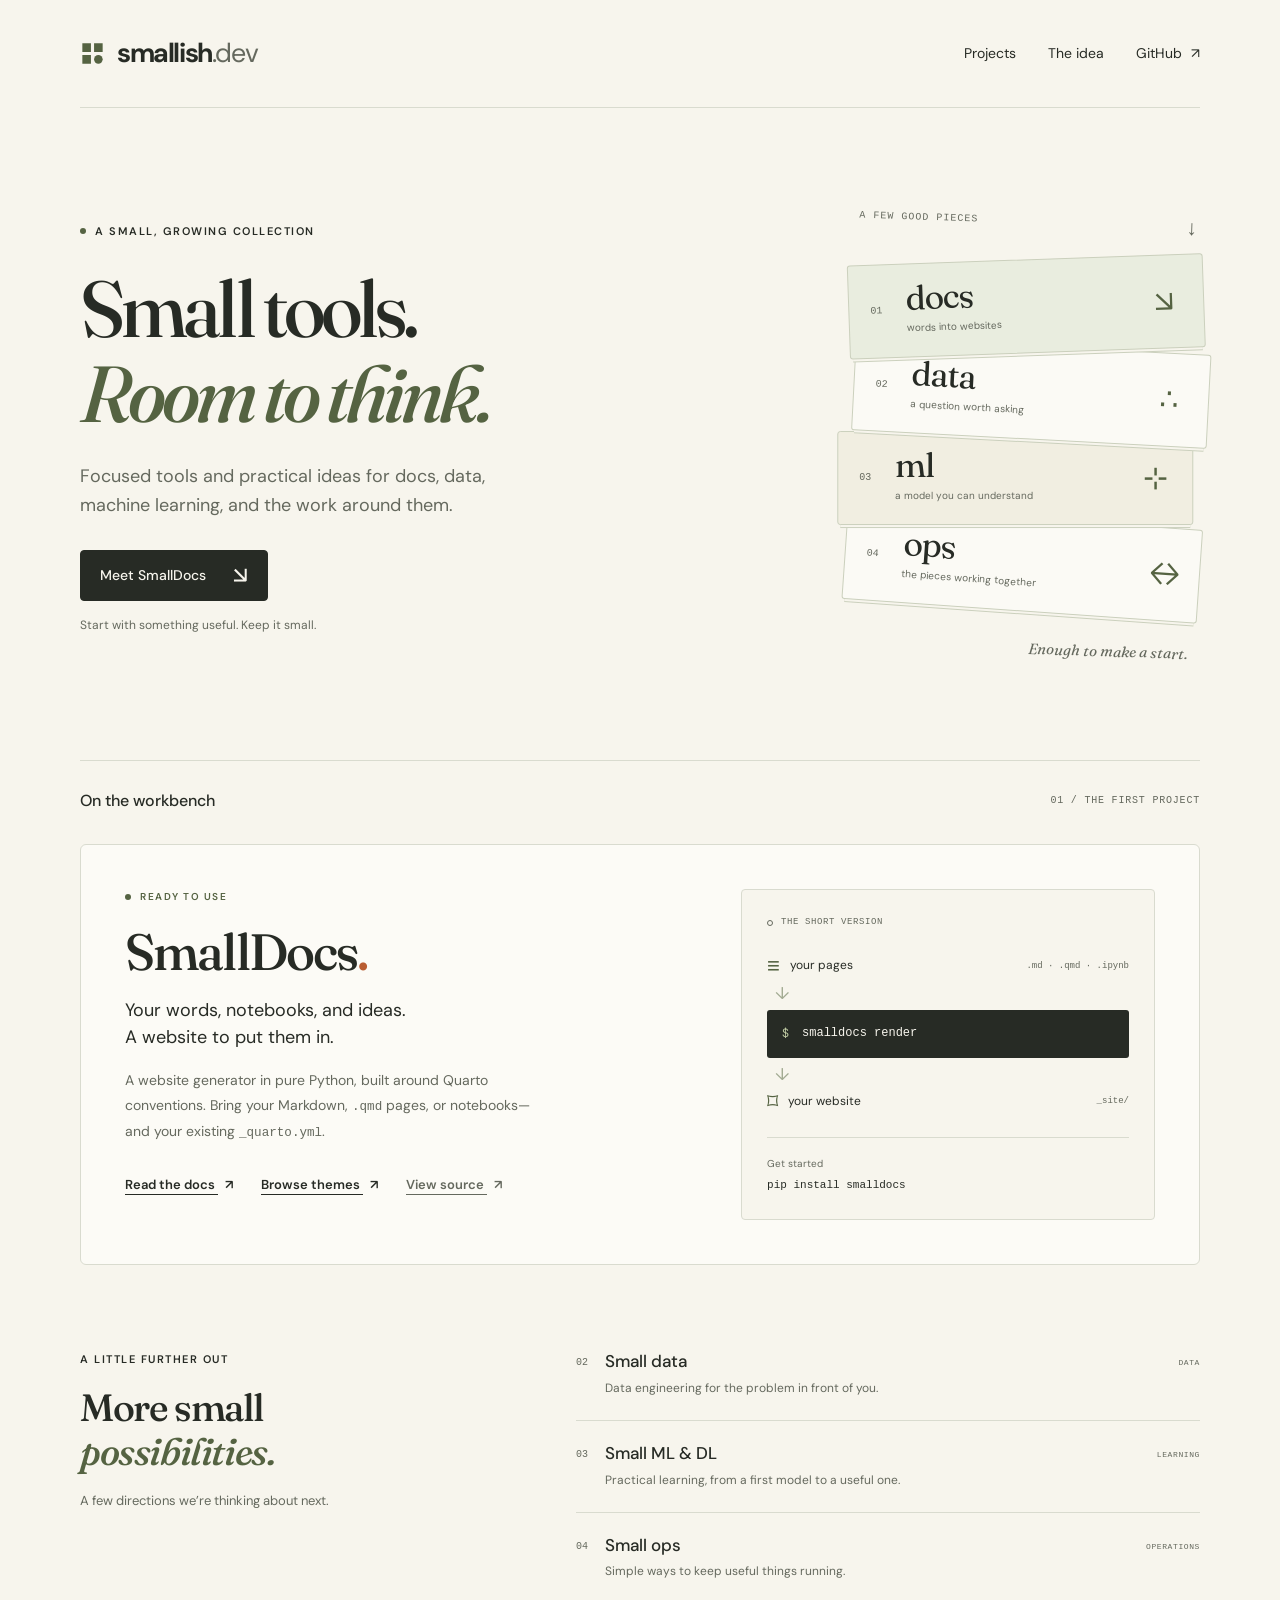
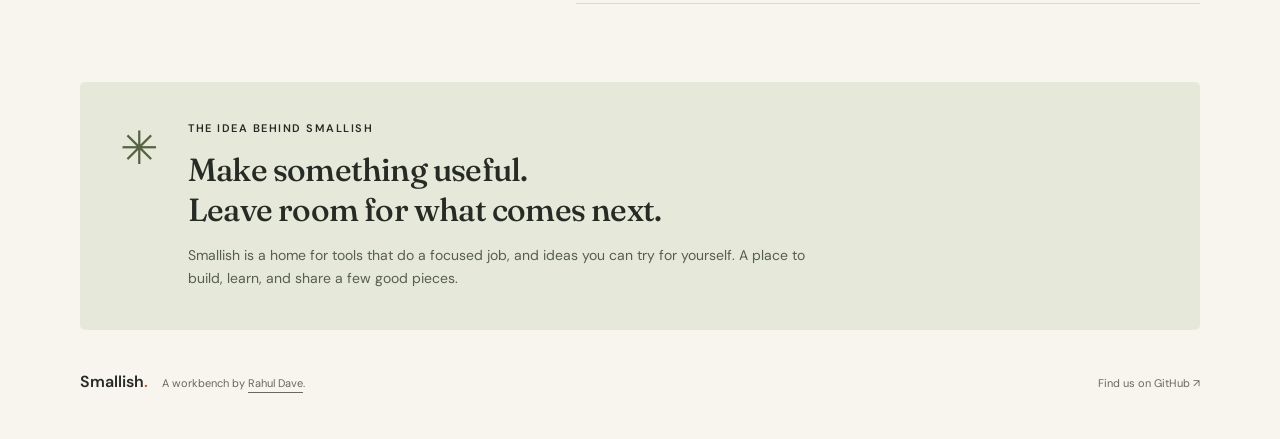
==== commit f17d5375: "Link the theme gallery from the SmallDocs project" ====
--- a/index.html
+++ b/index.html
@@ -28,13 +28,6 @@
       rel="stylesheet"
     />
     <link rel="stylesheet" href="styles.css" />
-    <link rel="stylesheet" href="blog.css" />
-    <link
-      rel="alternate"
-      type="application/rss+xml"
-      title="Smallish blog"
-      href="/blog/feed.xml"
-    />
   </head>
   <body>
     <a class="skip-link" href="#main">Skip to content</a>
@@ -52,8 +45,7 @@
         </a>
         <nav aria-label="Main navigation">
           <a href="#projects">Projects</a>
-          <a href="/blog/">Blog</a>
-          <a class="nav-about" href="#about">The idea</a>
+          <a href="#about">The idea</a>
           <a
             class="nav-github"
             href="https://github.com/rahuldave/smallish.dev"
@@ -153,6 +145,11 @@
                   >Read the docs <span aria-hidden="true">↗</span></a
                 >
                 <a
+                  class="text-link"
+                  href="https://rahuldave.com/smalldocs-theme-gallery/"
+                  >Browse themes <span aria-hidden="true">↗</span></a
+                >
+                <a
                   class="text-link secondary-link"
                   href="https://github.com/rahuldave/smalldocs"
                   >View source <span aria-hidden="true">↗</span></a
@@ -188,47 +185,6 @@
           </article>
         </section>
 
-        <section class="home-journal" aria-labelledby="journal-title">
-          <div class="section-heading">
-            <h2 id="journal-title">From the blog</h2>
-            <a class="quiet-link" href="/blog/"
-              >All notes <span aria-hidden="true">↗</span></a
-            >
-          </div>
-          <a
-            class="story-card"
-            href="/blog/smalldocs/"
-            aria-labelledby="smalldocs-story-title"
-            ><div class="story-image">
-              <img
-                src="/assets/blog/smalldocs/tufte-margins.jpg"
-                width="1440"
-                height="960"
-                alt="Tufte side notes and a figure caption beside a chart in SmallDocs"
-                loading="lazy"
-              />
-            </div>
-            <div class="story-copy">
-              <p class="story-meta">
-                <span>01 / PROJECT NOTES</span
-                ><time datetime="2026-10-16">October 16, 2026</time>
-              </p>
-              <h2 id="smalldocs-story-title">
-                SmallDocs: a smaller way to publish<span class="title-dot"
-                  >.</span
-                >
-              </h2>
-              <p>
-                From Markdown and notebooks to a website. A first look at
-                SmallDocs, its themes, and the Tufte margins that put notes
-                beside the text.
-              </p>
-              <span class="story-read"
-                >Read the story <span aria-hidden="true">↗</span></span
-              >
-            </div></a
-          >
-        </section>
         <section class="directions" aria-labelledby="directions-title">
           <div class="directions-intro">
             <p class="eyebrow">A little further out</p>
@@ -283,19 +239,15 @@
 
       <footer class="site-footer">
         <p>
-          Smallish<span class="footer-dot">.</span
-          ><span class="footer-note"
+          Smallish<span class="footer-dot">.</span>
+          <span class="footer-note"
             >A workbench by
             <a href="https://rahuldave.com/">Rahul Dave</a>.</span
           >
         </p>
-        <nav aria-label="Footer navigation">
-          <a href="/blog/">Blog</a><a href="/blog/feed.xml">RSS</a
-          ><a href="/#about">The idea</a
-          ><a href="https://github.com/rahuldave/smallish.dev"
-            >GitHub <span aria-hidden="true">↗</span></a
-          >
-        </nav>
+        <a href="https://github.com/rahuldave/smallish.dev"
+          >Find us on GitHub <span aria-hidden="true">↗</span></a
+        >
       </footer>
     </div>
   </body>
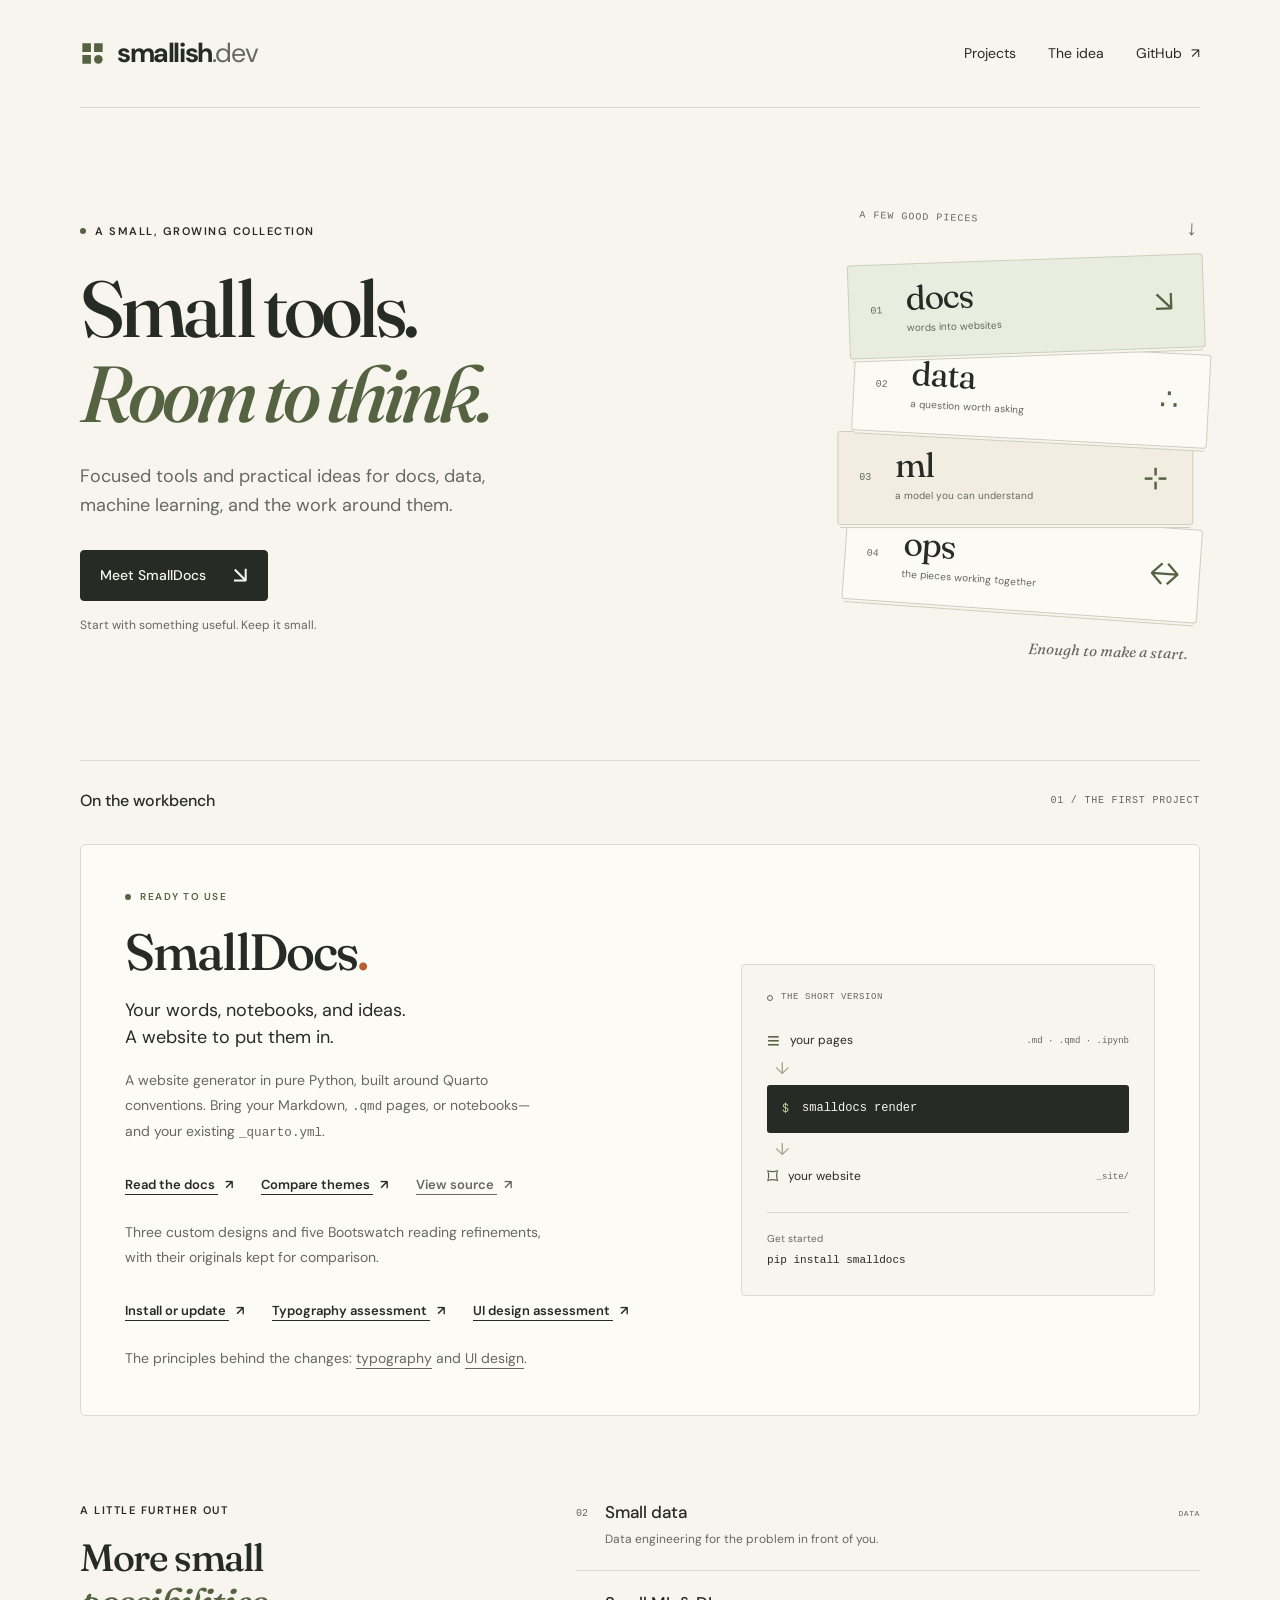
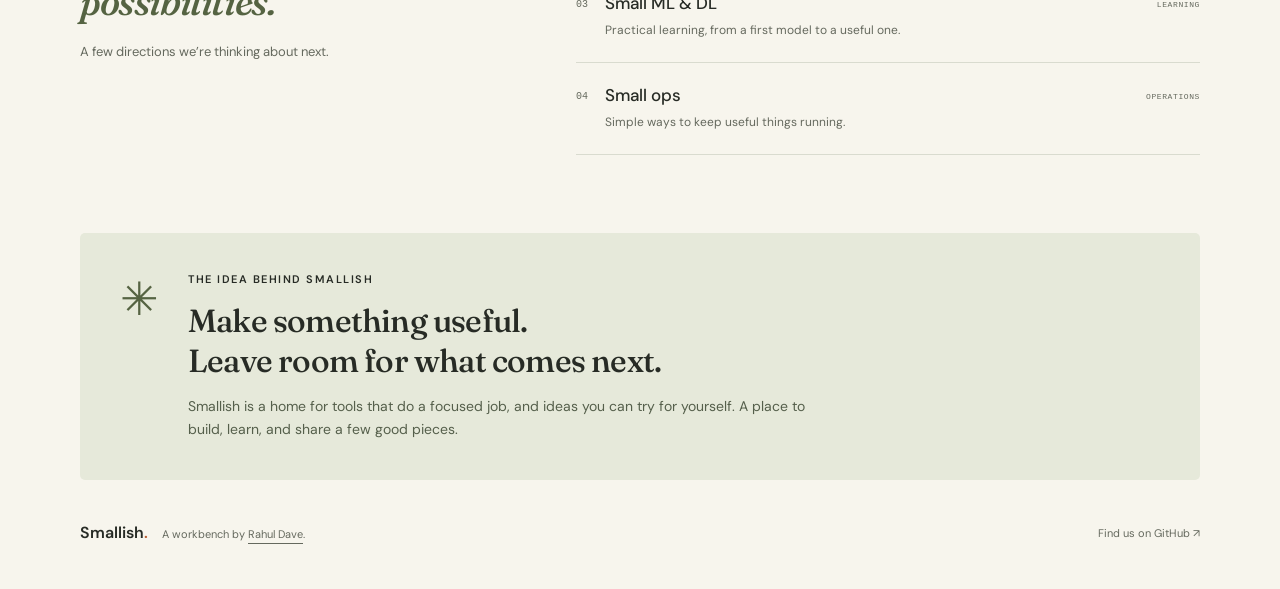
==== commit 30bf3a1e: "Link the refined theme collection, usage guide, and design assessments" ====
--- a/index.html
+++ b/index.html
@@ -146,8 +146,8 @@
                 >
                 <a
                   class="text-link"
-                  href="https://rahuldave.com/smalldocs-theme-gallery/"
-                  >Browse themes <span aria-hidden="true">↗</span></a
+                  href="https://rahuldave.com/elegant-themes/"
+                  >Compare themes <span aria-hidden="true">↗</span></a
                 >
                 <a
                   class="text-link secondary-link"
@@ -155,6 +155,42 @@
                   >View source <span aria-hidden="true">↗</span></a
                 >
               </div>
+              <p class="project-description">
+                Three custom designs and five Bootswatch reading refinements,
+                with their originals kept for comparison.
+              </p>
+              <div
+                class="project-links"
+                aria-label="Theme instructions and assessments"
+              >
+                <a
+                  class="text-link"
+                  href="https://rahuldave.com/elegant-themes/using-themes.html"
+                  >Install or update <span aria-hidden="true">↗</span></a
+                >
+                <a
+                  class="text-link"
+                  href="https://rahuldave.com/elegant-themes/typography-report.html"
+                  >Typography assessment <span aria-hidden="true">↗</span></a
+                >
+                <a
+                  class="text-link"
+                  href="https://rahuldave.com/elegant-themes/visual-design-report.html"
+                  >UI design assessment <span aria-hidden="true">↗</span></a
+                >
+              </div>
+              <p class="project-description">
+                The principles behind the changes:
+                <a
+                  href="https://rahuldave.com/elegant-themes/typography-guide.html"
+                  >typography</a
+                >
+                and
+                <a
+                  href="https://rahuldave.com/elegant-themes/ui-design-guide.html"
+                  >UI design</a
+                >.
+              </p>
             </div>
             <div
               class="project-demo"
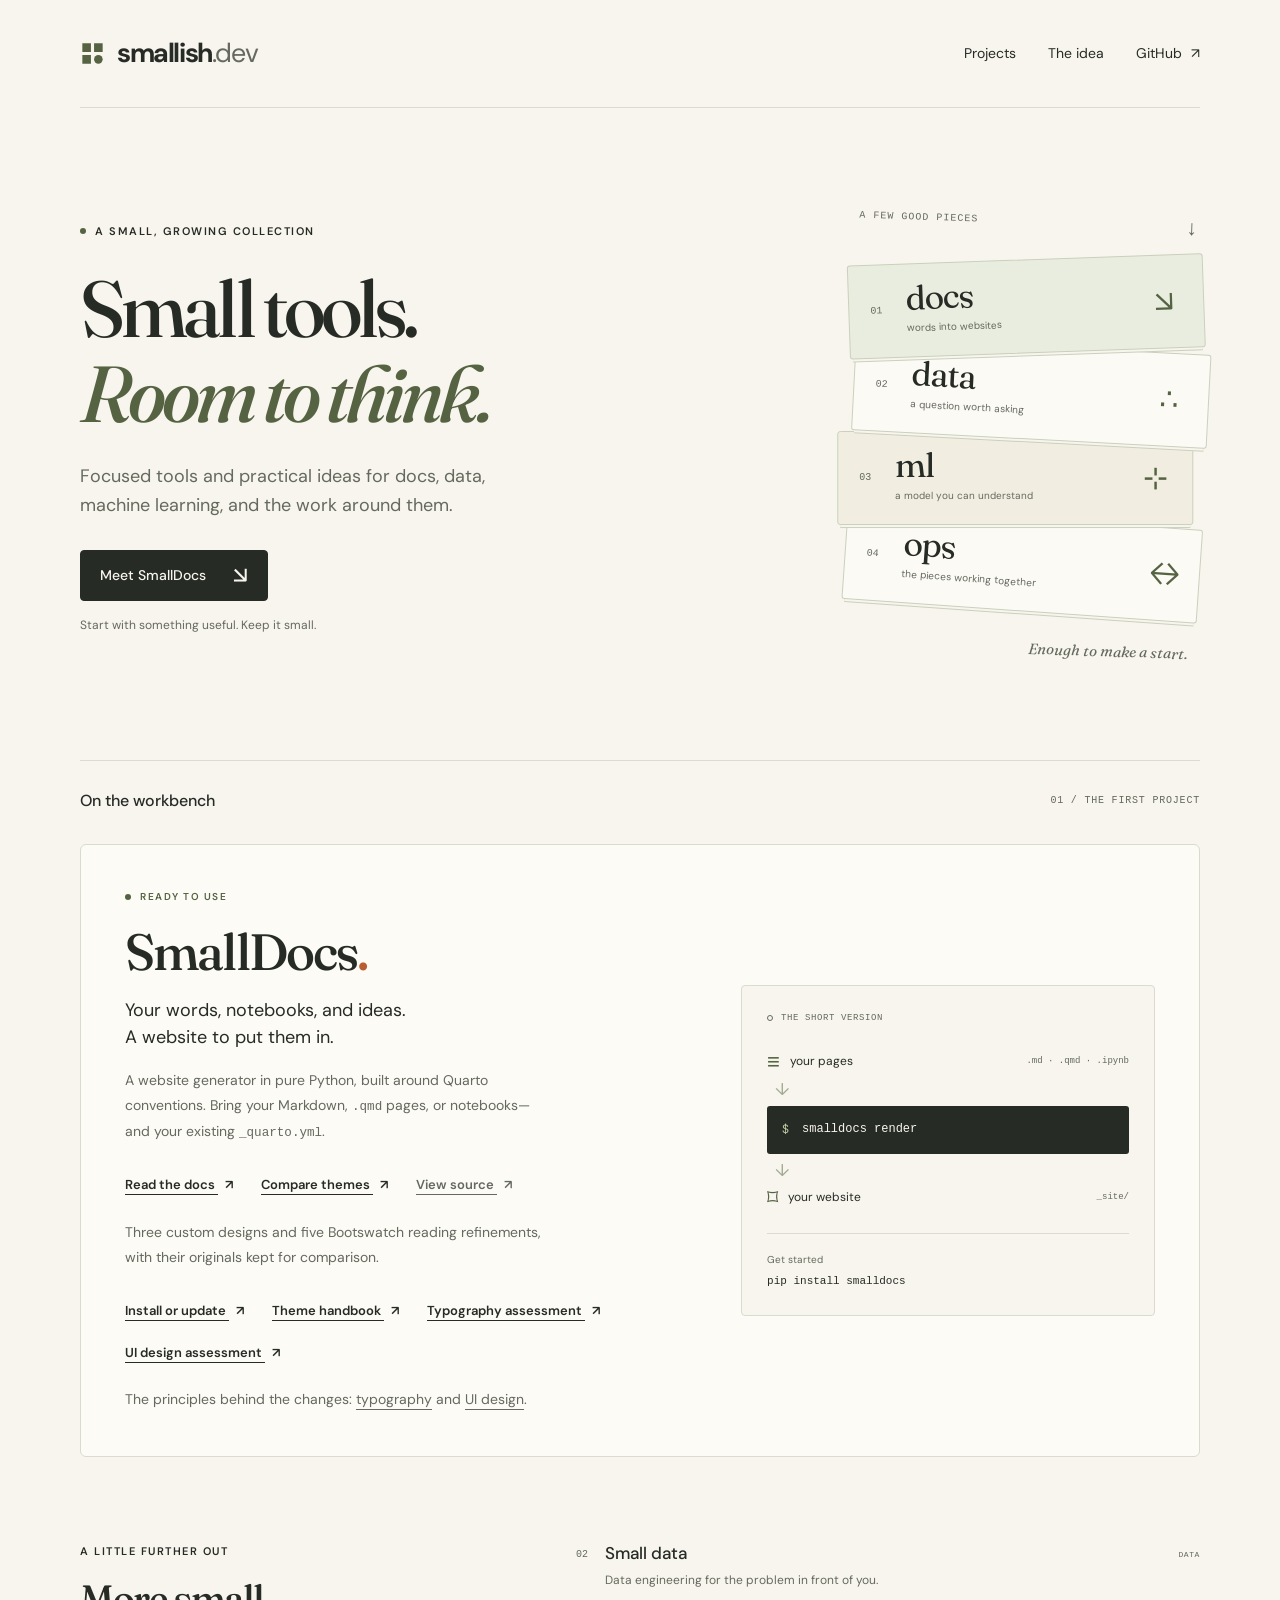
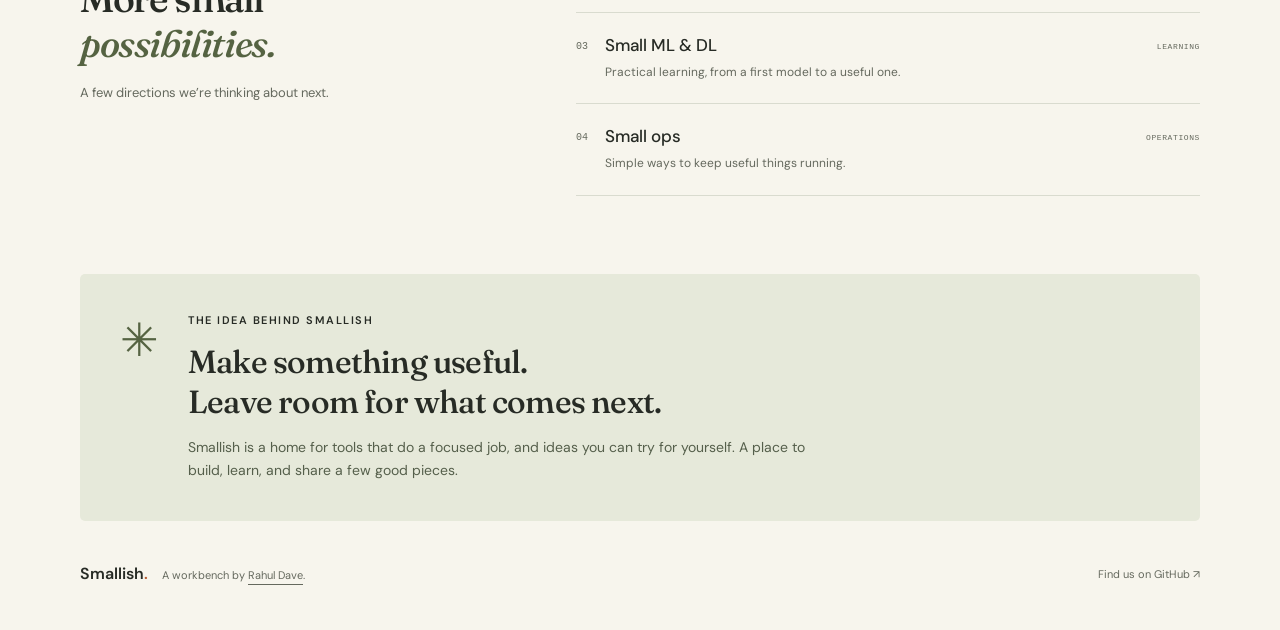
==== commit 3e48ace5: "Link the theme handbook beside theme assessments Coded using Codex" ====
--- a/index.html
+++ b/index.html
@@ -170,6 +170,11 @@
                 >
                 <a
                   class="text-link"
+                  href="https://rahuldave.com/elegant-themes/theme-guide.html"
+                  >Theme handbook <span aria-hidden="true">↗</span></a
+                >
+                <a
+                  class="text-link"
                   href="https://rahuldave.com/elegant-themes/typography-report.html"
                   >Typography assessment <span aria-hidden="true">↗</span></a
                 >
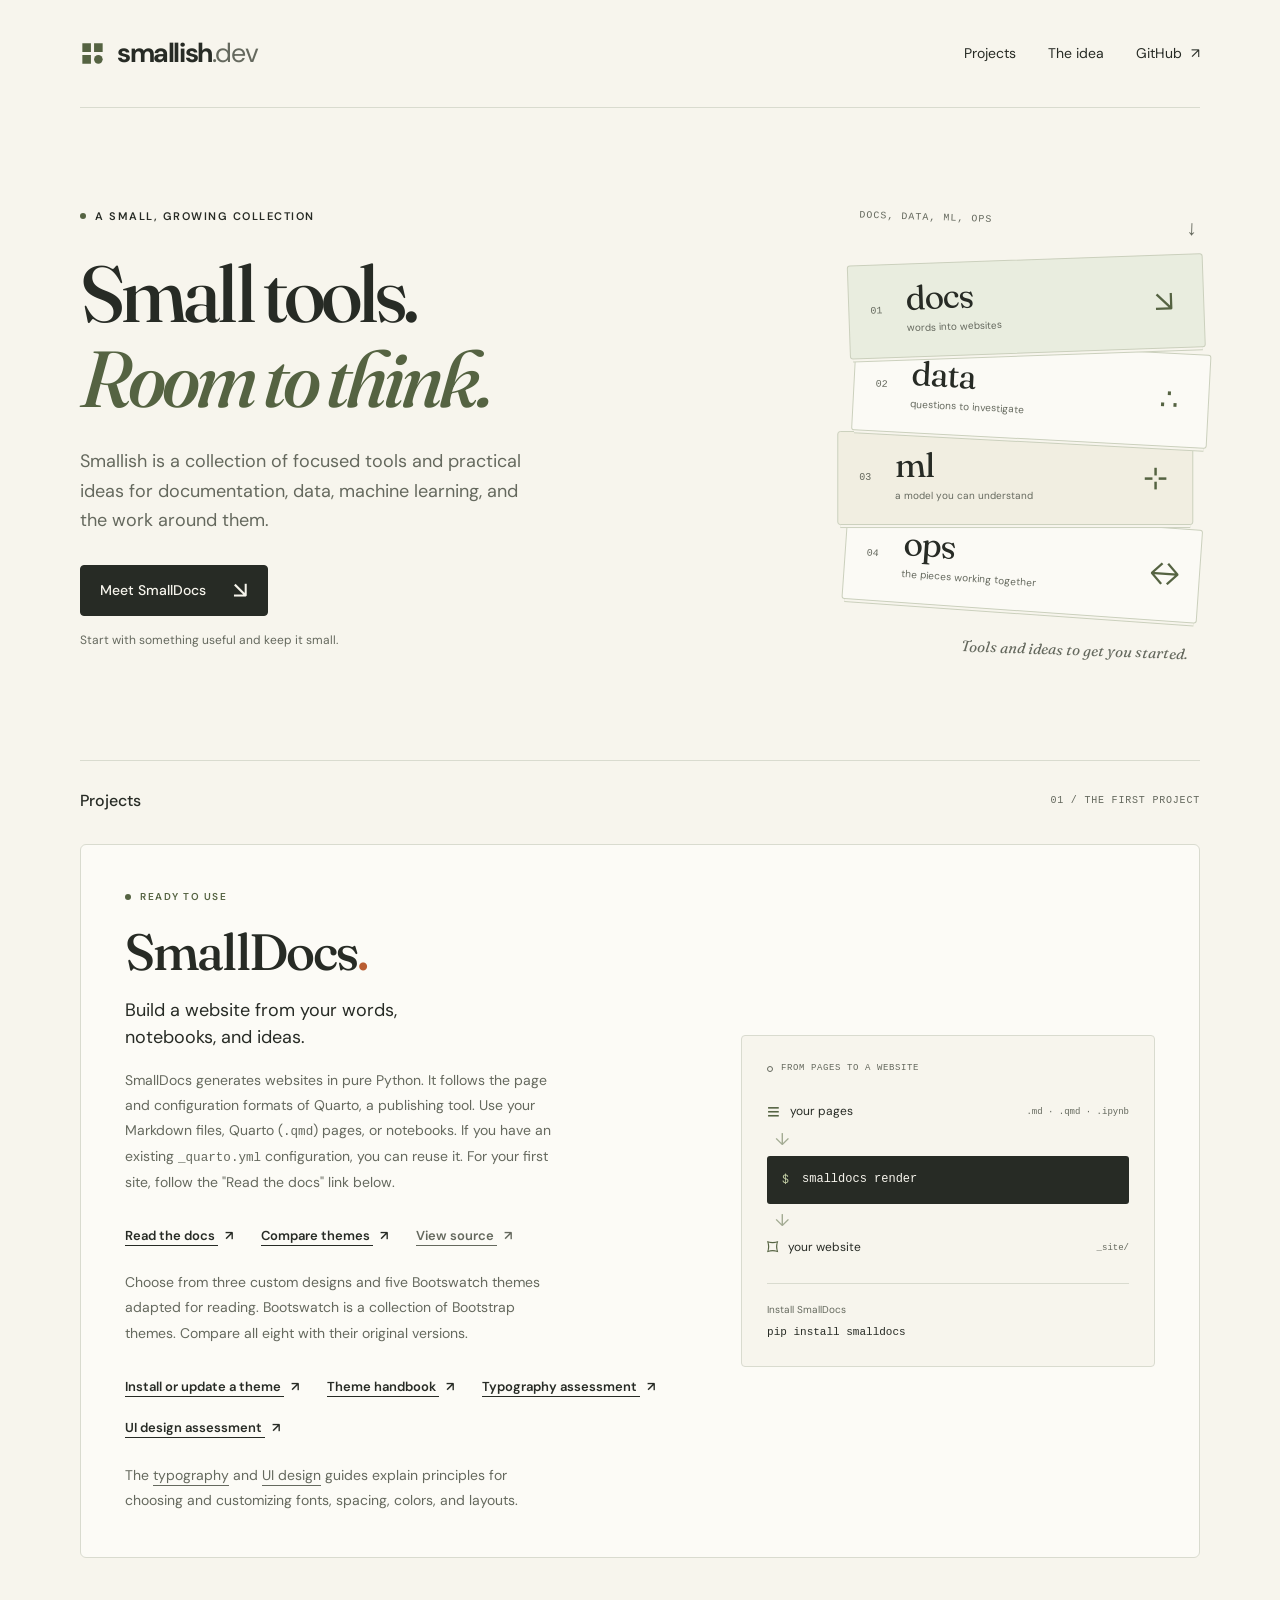
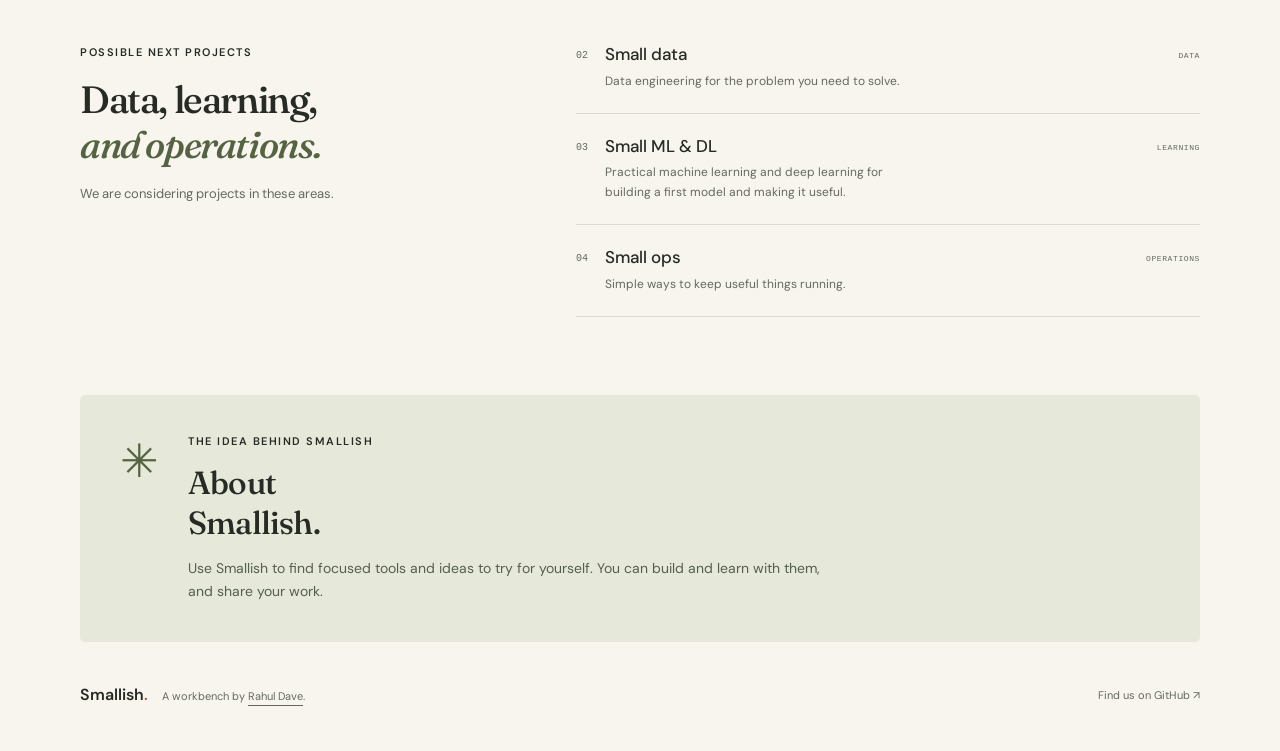
==== commit 95014526: "Clarify Smallish project and theme documentation Revise the landing page and maintainer README throu" ====
--- a/index.html
+++ b/index.html
@@ -64,18 +64,20 @@
             </p>
             <h1 id="hero-title">Small tools.<br /><em>Room to think.</em></h1>
             <p class="hero-description">
-              Focused tools and practical ideas for docs, data, machine
-              learning, and the work around them.
+              Smallish is a collection of focused tools and practical ideas for
+              documentation, data, machine learning, and the work around them.
             </p>
             <a class="button" href="#smalldocs"
               >Meet SmallDocs <span aria-hidden="true">↘</span></a
             >
-            <p class="hero-note">Start with something useful. Keep it small.</p>
+            <p class="hero-note">
+              Start with something useful and keep it small.
+            </p>
           </div>
 
           <div class="small-stack">
             <div class="stack-caption" aria-hidden="true">
-              <span>A FEW GOOD PIECES</span><span>↓</span>
+              <span>DOCS, DATA, ML, OPS</span><span>↓</span>
             </div>
             <a
               class="stack-sheet sheet-docs"
@@ -90,7 +92,7 @@
             <div class="stack-sheet sheet-data" aria-hidden="true">
               <span class="sheet-number">02</span
               ><span class="sheet-name">data</span
-              ><span class="sheet-detail">a question worth asking</span
+              ><span class="sheet-detail">questions to investigate</span
               ><span class="sheet-symbol">∴</span>
             </div>
             <div class="stack-sheet sheet-ml" aria-hidden="true">
@@ -106,7 +108,7 @@
               ><span class="sheet-symbol">↔</span>
             </div>
             <p class="stack-footnote" aria-hidden="true">
-              Enough to make a start.
+              Tools and ideas to get you started.
             </p>
           </div>
         </section>
@@ -117,7 +119,7 @@
           aria-labelledby="projects-title"
         >
           <div class="section-heading" id="docs">
-            <h2 id="projects-title">On the workbench</h2>
+            <h2 id="projects-title">Projects</h2>
             <span class="section-count">01 / THE FIRST PROJECT</span>
           </div>
           <article
@@ -133,12 +135,15 @@
                 SmallDocs<span class="title-dot">.</span>
               </h3>
               <p class="project-lede">
-                Your words, notebooks, and ideas.<br />A website to put them in.
+                Build a website from your words,<br />notebooks, and ideas.
               </p>
               <p class="project-description">
-                A website generator in pure Python, built around Quarto
-                conventions. Bring your Markdown, <code>.qmd</code> pages, or
-                notebooks—and your existing <code>_quarto.yml</code>.
+                SmallDocs generates websites in pure Python. It follows the page
+                and configuration formats of Quarto, a publishing tool. Use your
+                Markdown files, Quarto (<code>.qmd</code>) pages, or notebooks.
+                If you have an existing <code>_quarto.yml</code> configuration,
+                you can reuse it. For your first site, follow the "Read the
+                docs" link below.
               </p>
               <div class="project-links">
                 <a class="text-link" href="https://docs.smallish.dev/"
@@ -156,8 +161,9 @@
                 >
               </div>
               <p class="project-description">
-                Three custom designs and five Bootswatch reading refinements,
-                with their originals kept for comparison.
+                Choose from three custom designs and five Bootswatch themes
+                adapted for reading. Bootswatch is a collection of Bootstrap
+                themes. Compare all eight with their original versions.
               </p>
               <div
                 class="project-links"
@@ -166,7 +172,8 @@
                 <a
                   class="text-link"
                   href="https://rahuldave.com/elegant-themes/using-themes.html"
-                  >Install or update <span aria-hidden="true">↗</span></a
+                  >Install or update a theme
+                  <span aria-hidden="true">↗</span></a
                 >
                 <a
                   class="text-link"
@@ -185,7 +192,7 @@
                 >
               </div>
               <p class="project-description">
-                The principles behind the changes:
+                The
                 <a
                   href="https://rahuldave.com/elegant-themes/typography-guide.html"
                   >typography</a
@@ -194,7 +201,9 @@
                 <a
                   href="https://rahuldave.com/elegant-themes/ui-design-guide.html"
                   >UI design</a
-                >.
+                >
+                guides explain principles for choosing and customizing fonts,
+                spacing, colors, and layouts.
               </p>
             </div>
             <div
@@ -203,7 +212,7 @@
             >
               <div class="demo-header">
                 <span class="demo-dot" aria-hidden="true"></span
-                ><span>THE SHORT VERSION</span>
+                ><span>FROM PAGES TO A WEBSITE</span>
               </div>
               <div class="file-row">
                 <span class="file-icon" aria-hidden="true">≡</span
@@ -220,7 +229,7 @@
                 ><span>your website</span><span class="file-types">_site/</span>
               </div>
               <div class="install-line">
-                <span>Get started</span><code>pip install smalldocs</code>
+                <span>Install SmallDocs</span><code>pip install smalldocs</code>
               </div>
             </div>
           </article>
@@ -228,18 +237,18 @@
 
         <section class="directions" aria-labelledby="directions-title">
           <div class="directions-intro">
-            <p class="eyebrow">A little further out</p>
+            <p class="eyebrow">Possible next projects</p>
             <h2 id="directions-title">
-              More small<br /><em>possibilities.</em>
+              Data, learning,<br /><em>and operations.</em>
             </h2>
-            <p>A few directions we’re thinking about next.</p>
+            <p>We are considering projects in these areas.</p>
           </div>
           <div class="direction-list">
             <div class="direction">
               <span class="direction-index">02</span>
               <div>
                 <h3>Small data</h3>
-                <p>Data engineering for the problem in front of you.</p>
+                <p>Data engineering for the problem you need to solve.</p>
               </div>
               <span class="direction-label">DATA</span>
             </div>
@@ -247,7 +256,10 @@
               <span class="direction-index">03</span>
               <div>
                 <h3>Small ML &amp; DL</h3>
-                <p>Practical learning, from a first model to a useful one.</p>
+                <p>
+                  Practical machine learning and deep learning for building a
+                  first model and making it useful.
+                </p>
               </div>
               <span class="direction-label">LEARNING</span>
             </div>
@@ -266,13 +278,10 @@
           <span class="about-mark" aria-hidden="true">✳</span>
           <div>
             <p class="eyebrow">The idea behind Smallish</p>
-            <h2 id="about-title">
-              Make something useful.<br />Leave room for what comes next.
-            </h2>
+            <h2 id="about-title">About<br />Smallish.</h2>
             <p>
-              Smallish is a home for tools that do a focused job, and ideas you
-              can try for yourself. A place to build, learn, and share a few
-              good pieces.
+              Use Smallish to find focused tools and ideas to try for yourself.
+              You can build and learn with them, and share your work.
             </p>
           </div>
         </section>
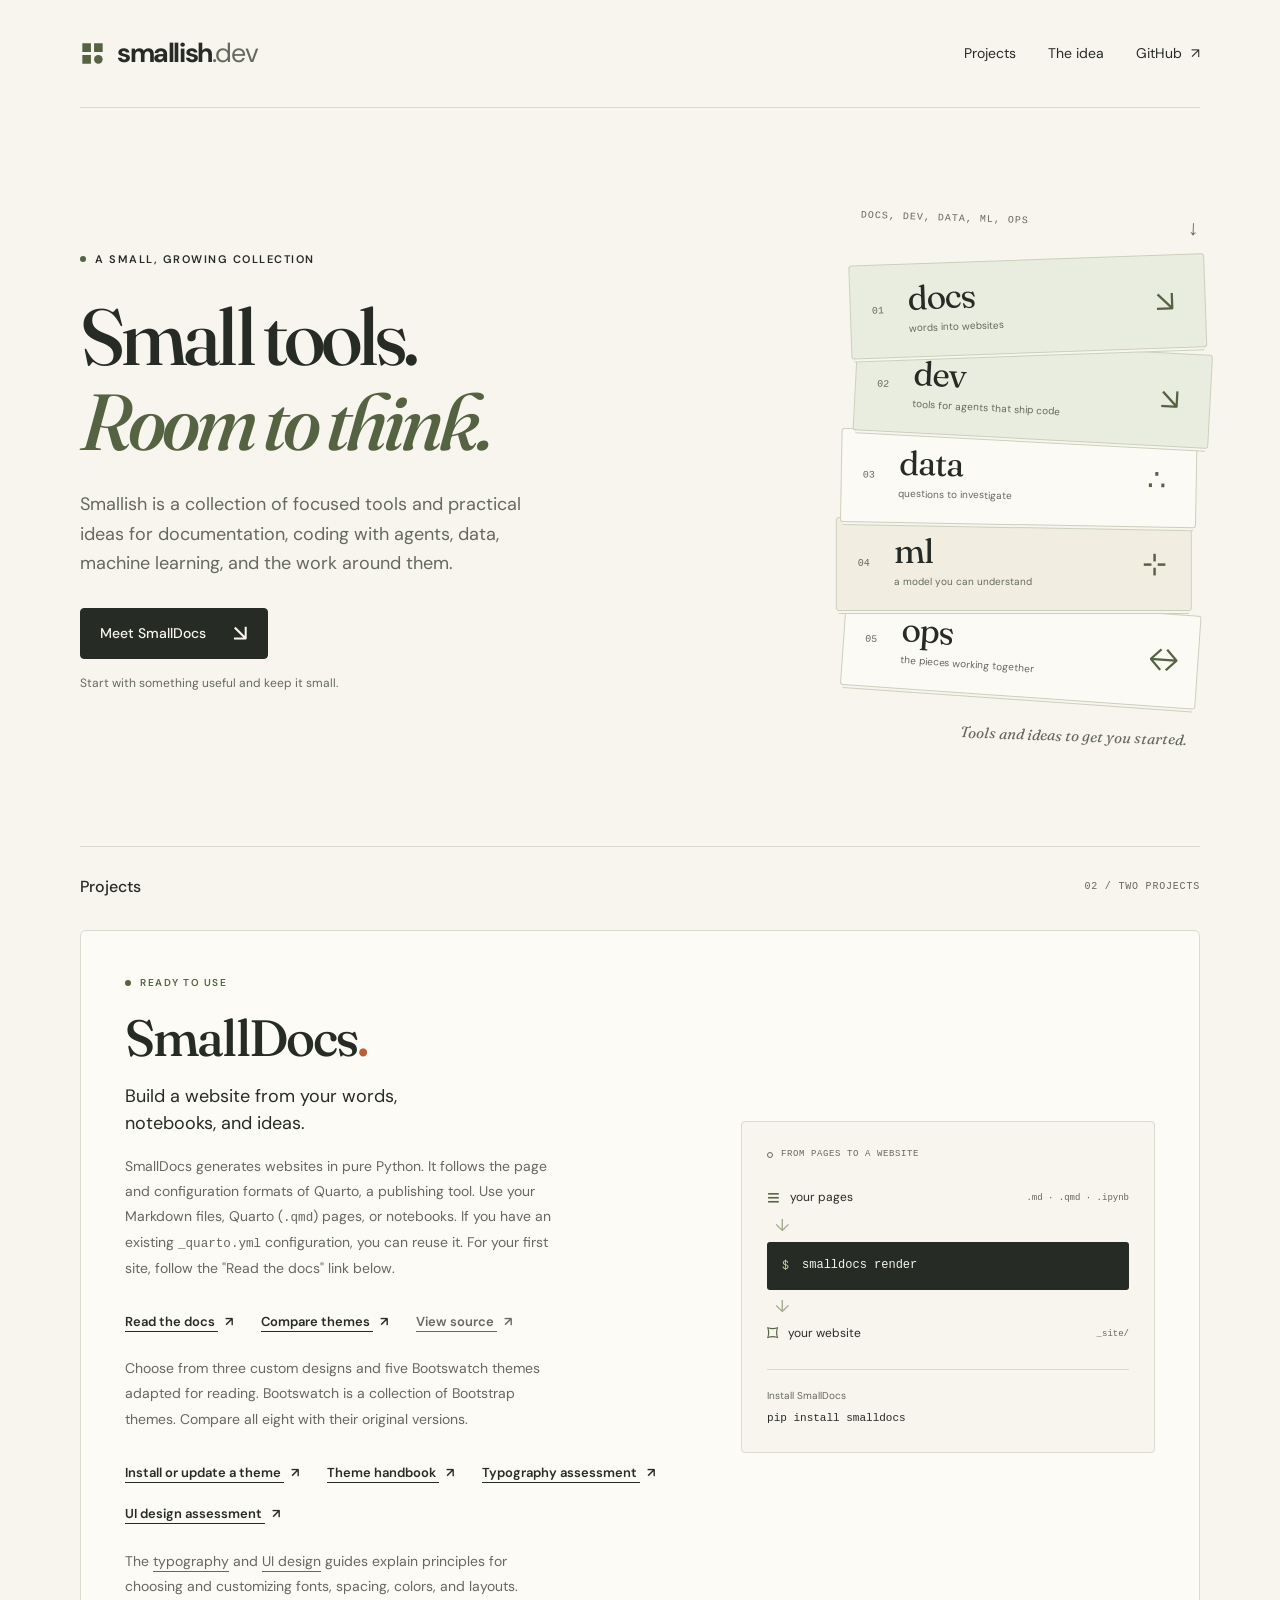
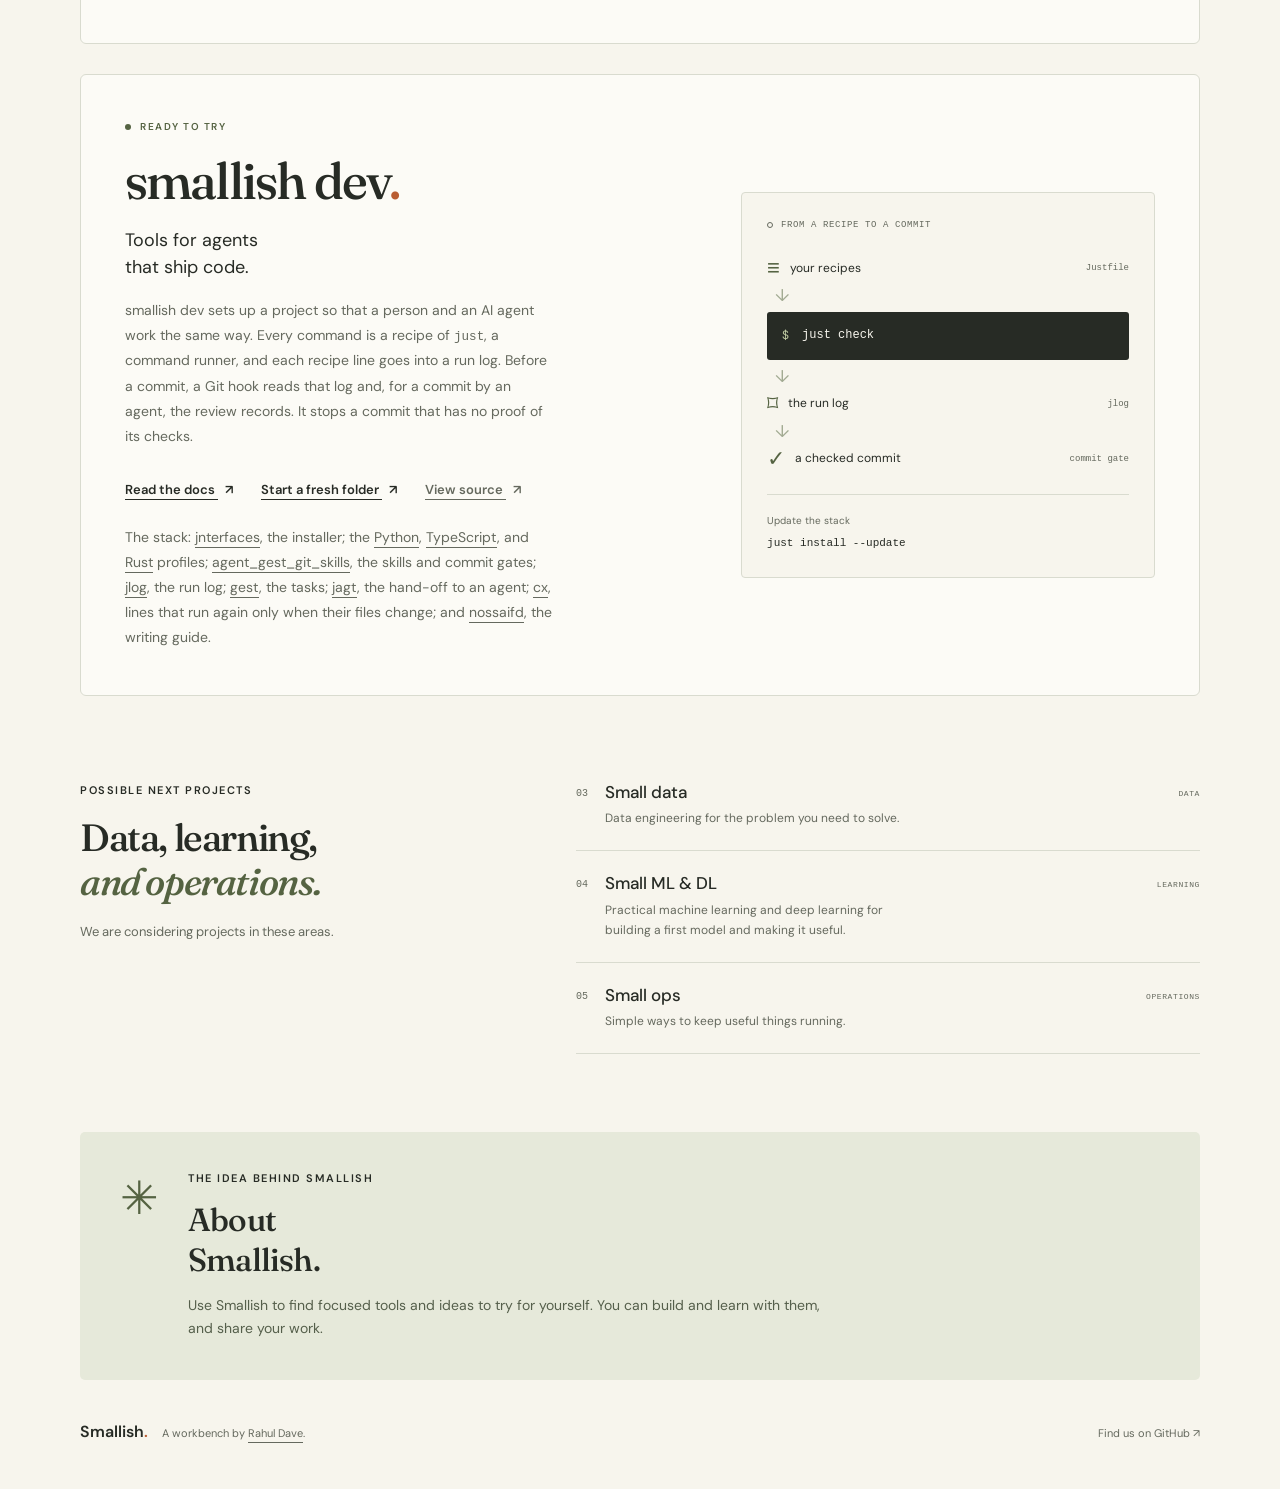
==== commit 6ce839e6: "feat: add the dev sheet and smallish dev project. Coded using Claude" ====
--- a/index.html
+++ b/index.html
@@ -7,7 +7,7 @@
     <title>Smallish — Small tools. Room to think.</title>
     <meta
       name="description"
-      content="A home for focused tools and practical ideas in documentation, data, machine learning, and operations. Meet SmallDocs, a Quarto-compatible website generator in Python."
+      content="Focused tools and practical ideas for documentation, coding with agents, data, ML, and operations. Meet SmallDocs and smallish dev."
     />
     <link rel="canonical" href="https://smallish.dev/" />
     <meta
@@ -65,7 +65,8 @@
             <h1 id="hero-title">Small tools.<br /><em>Room to think.</em></h1>
             <p class="hero-description">
               Smallish is a collection of focused tools and practical ideas for
-              documentation, data, machine learning, and the work around them.
+              documentation, coding with agents, data, machine learning, and the
+              work around them.
             </p>
             <a class="button" href="#smalldocs"
               >Meet SmallDocs <span aria-hidden="true">↘</span></a
@@ -77,7 +78,7 @@
 
           <div class="small-stack">
             <div class="stack-caption" aria-hidden="true">
-              <span>DOCS, DATA, ML, OPS</span><span>↓</span>
+              <span>DOCS, DEV, DATA, ML, OPS</span><span>↓</span>
             </div>
             <a
               class="stack-sheet sheet-docs"
@@ -89,20 +90,30 @@
               ><span class="sheet-detail">words into websites</span
               ><span class="sheet-symbol" aria-hidden="true">↘</span>
             </a>
+            <a
+              class="stack-sheet sheet-dev"
+              href="#dev"
+              aria-label="Explore smallish dev"
+            >
+              <span class="sheet-number" aria-hidden="true">02</span
+              ><span class="sheet-name">dev</span
+              ><span class="sheet-detail">tools for agents that ship code</span
+              ><span class="sheet-symbol" aria-hidden="true">↘</span>
+            </a>
             <div class="stack-sheet sheet-data" aria-hidden="true">
-              <span class="sheet-number">02</span
+              <span class="sheet-number">03</span
               ><span class="sheet-name">data</span
               ><span class="sheet-detail">questions to investigate</span
               ><span class="sheet-symbol">∴</span>
             </div>
             <div class="stack-sheet sheet-ml" aria-hidden="true">
-              <span class="sheet-number">03</span
+              <span class="sheet-number">04</span
               ><span class="sheet-name">ml</span
               ><span class="sheet-detail">a model you can understand</span
               ><span class="sheet-symbol">⊹</span>
             </div>
             <div class="stack-sheet sheet-ops" aria-hidden="true">
-              <span class="sheet-number">04</span
+              <span class="sheet-number">05</span
               ><span class="sheet-name">ops</span
               ><span class="sheet-detail">the pieces working together</span
               ><span class="sheet-symbol">↔</span>
@@ -120,7 +131,7 @@
         >
           <div class="section-heading" id="docs">
             <h2 id="projects-title">Projects</h2>
-            <span class="section-count">01 / THE FIRST PROJECT</span>
+            <span class="section-count">02 / TWO PROJECTS</span>
           </div>
           <article
             class="featured-project"
@@ -208,6 +219,7 @@
             </div>
             <div
               class="project-demo"
+              role="figure"
               aria-label="SmallDocs turns your pages into a website"
             >
               <div class="demo-header">
@@ -230,6 +242,102 @@
               </div>
               <div class="install-line">
                 <span>Install SmallDocs</span><code>pip install smalldocs</code>
+              </div>
+            </div>
+          </article>
+          <article
+            class="featured-project"
+            id="dev"
+            aria-labelledby="dev-title"
+          >
+            <div class="project-copy">
+              <p class="eyebrow project-status">
+                <span class="status-dot" aria-hidden="true"></span>Ready to try
+              </p>
+              <h3 id="dev-title">
+                smallish dev<span class="title-dot">.</span>
+              </h3>
+              <p class="project-lede">Tools for agents<br />that ship code.</p>
+              <p class="project-description">
+                smallish dev sets up a project so that a person and an AI agent
+                work the same way. Every command is a recipe of
+                <code>just</code>, a command runner, and each recipe line goes
+                into a run log. Before a commit, a Git hook reads that log and,
+                for a commit by an agent, the review records. It stops a commit
+                that has no proof of its checks.
+              </p>
+              <div class="project-links">
+                <a
+                  class="text-link"
+                  href="https://dev.smallish.dev/"
+                  aria-label="Read the smallish dev docs"
+                  >Read the docs <span aria-hidden="true">↗</span></a
+                >
+                <a
+                  class="text-link"
+                  href="https://dev.smallish.dev/fresh-folder.html"
+                  >Start a fresh folder <span aria-hidden="true">↗</span></a
+                >
+                <a
+                  class="text-link secondary-link"
+                  href="https://github.com/rahuldave/dev.smallish.dev"
+                  aria-label="View the smallish dev source"
+                  >View source <span aria-hidden="true">↗</span></a
+                >
+              </div>
+              <p class="project-description">
+                The stack:
+                <a href="https://rahuldave.com/jnterfaces/">jnterfaces</a>, the
+                installer; the
+                <a href="https://rahuldave.com/jnprofile-python/">Python</a>,
+                <a href="https://rahuldave.com/jnprofile-typescript/"
+                  >TypeScript</a
+                >, and
+                <a href="https://rahuldave.com/jnprofile-rust/">Rust</a>
+                profiles;
+                <a href="https://rahuldave.com/agent_gest_git_skills/"
+                  >agent_gest_git_skills</a
+                >, the skills and commit gates;
+                <a href="https://rahuldave.com/jlog/">jlog</a>, the run log;
+                <a href="https://rahuldave.com/gest/">gest</a>, the tasks;
+                <a href="https://rahuldave.com/jagt/">jagt</a>, the hand-off to
+                an agent; <a href="https://rahuldave.com/cx/">cx</a>, lines that
+                run again only when their files change; and
+                <a href="https://rahuldave.com/nossaifd/">nossaifd</a>, the
+                writing guide.
+              </p>
+            </div>
+            <div
+              class="project-demo"
+              role="figure"
+              aria-label="smallish dev checks each commit against its run log"
+            >
+              <div class="demo-header">
+                <span class="demo-dot" aria-hidden="true"></span
+                ><span>FROM A RECIPE TO A COMMIT</span>
+              </div>
+              <div class="file-row">
+                <span class="file-icon" aria-hidden="true">≡</span
+                ><span>your recipes</span
+                ><span class="file-types">Justfile</span>
+              </div>
+              <div class="pipeline-line" aria-hidden="true">↓</div>
+              <div class="command">
+                <span aria-hidden="true">$</span><code>just check</code>
+              </div>
+              <div class="pipeline-line" aria-hidden="true">↓</div>
+              <div class="file-row">
+                <span class="file-icon" aria-hidden="true">⌑</span
+                ><span>the run log</span><span class="file-types">jlog</span>
+              </div>
+              <div class="pipeline-line" aria-hidden="true">↓</div>
+              <div class="file-row output-row">
+                <span class="file-icon" aria-hidden="true">✓</span
+                ><span>a checked commit</span
+                ><span class="file-types">commit gate</span>
+              </div>
+              <div class="install-line">
+                <span>Update the stack</span><code>just install --update</code>
               </div>
             </div>
           </article>
@@ -245,7 +353,7 @@
           </div>
           <div class="direction-list">
             <div class="direction">
-              <span class="direction-index">02</span>
+              <span class="direction-index">03</span>
               <div>
                 <h3>Small data</h3>
                 <p>Data engineering for the problem you need to solve.</p>
@@ -253,7 +361,7 @@
               <span class="direction-label">DATA</span>
             </div>
             <div class="direction">
-              <span class="direction-index">03</span>
+              <span class="direction-index">04</span>
               <div>
                 <h3>Small ML &amp; DL</h3>
                 <p>
@@ -264,7 +372,7 @@
               <span class="direction-label">LEARNING</span>
             </div>
             <div class="direction">
-              <span class="direction-index">04</span>
+              <span class="direction-index">05</span>
               <div>
                 <h3>Small ops</h3>
                 <p>Simple ways to keep useful things running.</p>
--- a/styles.css
+++ b/styles.css
@@ -244,7 +244,7 @@
   color: var(--green);
 }
 .sheet-docs {
-  z-index: 4;
+  z-index: 5;
   transform: rotate(-4deg);
   background: #e9eddf;
   text-decoration: none;
@@ -259,10 +259,28 @@
   border-color: var(--green);
   background: var(--light-green);
 }
+.sheet-dev {
+  z-index: 4;
+  margin-top: -8px;
+  transform: translateX(8px) rotate(1deg);
+  background: #e9eddf;
+  text-decoration: none;
+  transition:
+    transform 180ms ease,
+    border-color 180ms ease,
+    background 180ms ease;
+}
+.sheet-dev:hover,
+.sheet-dev:focus-visible {
+  z-index: 6;
+  transform: translateX(8px) translateY(-4px) rotate(1deg);
+  border-color: var(--green);
+  background: var(--light-green);
+}
 .sheet-data {
   z-index: 3;
   margin-top: -8px;
-  transform: translateX(8px) rotate(1deg);
+  transform: translateX(-3px) rotate(-1deg);
 }
 .sheet-ml {
   z-index: 2;
@@ -302,6 +320,9 @@
   font-family: var(--mono);
   font-size: 10px;
   letter-spacing: 0.8px;
+}
+.featured-project + .featured-project {
+  margin-top: 30px;
 }
 .featured-project {
   display: grid;
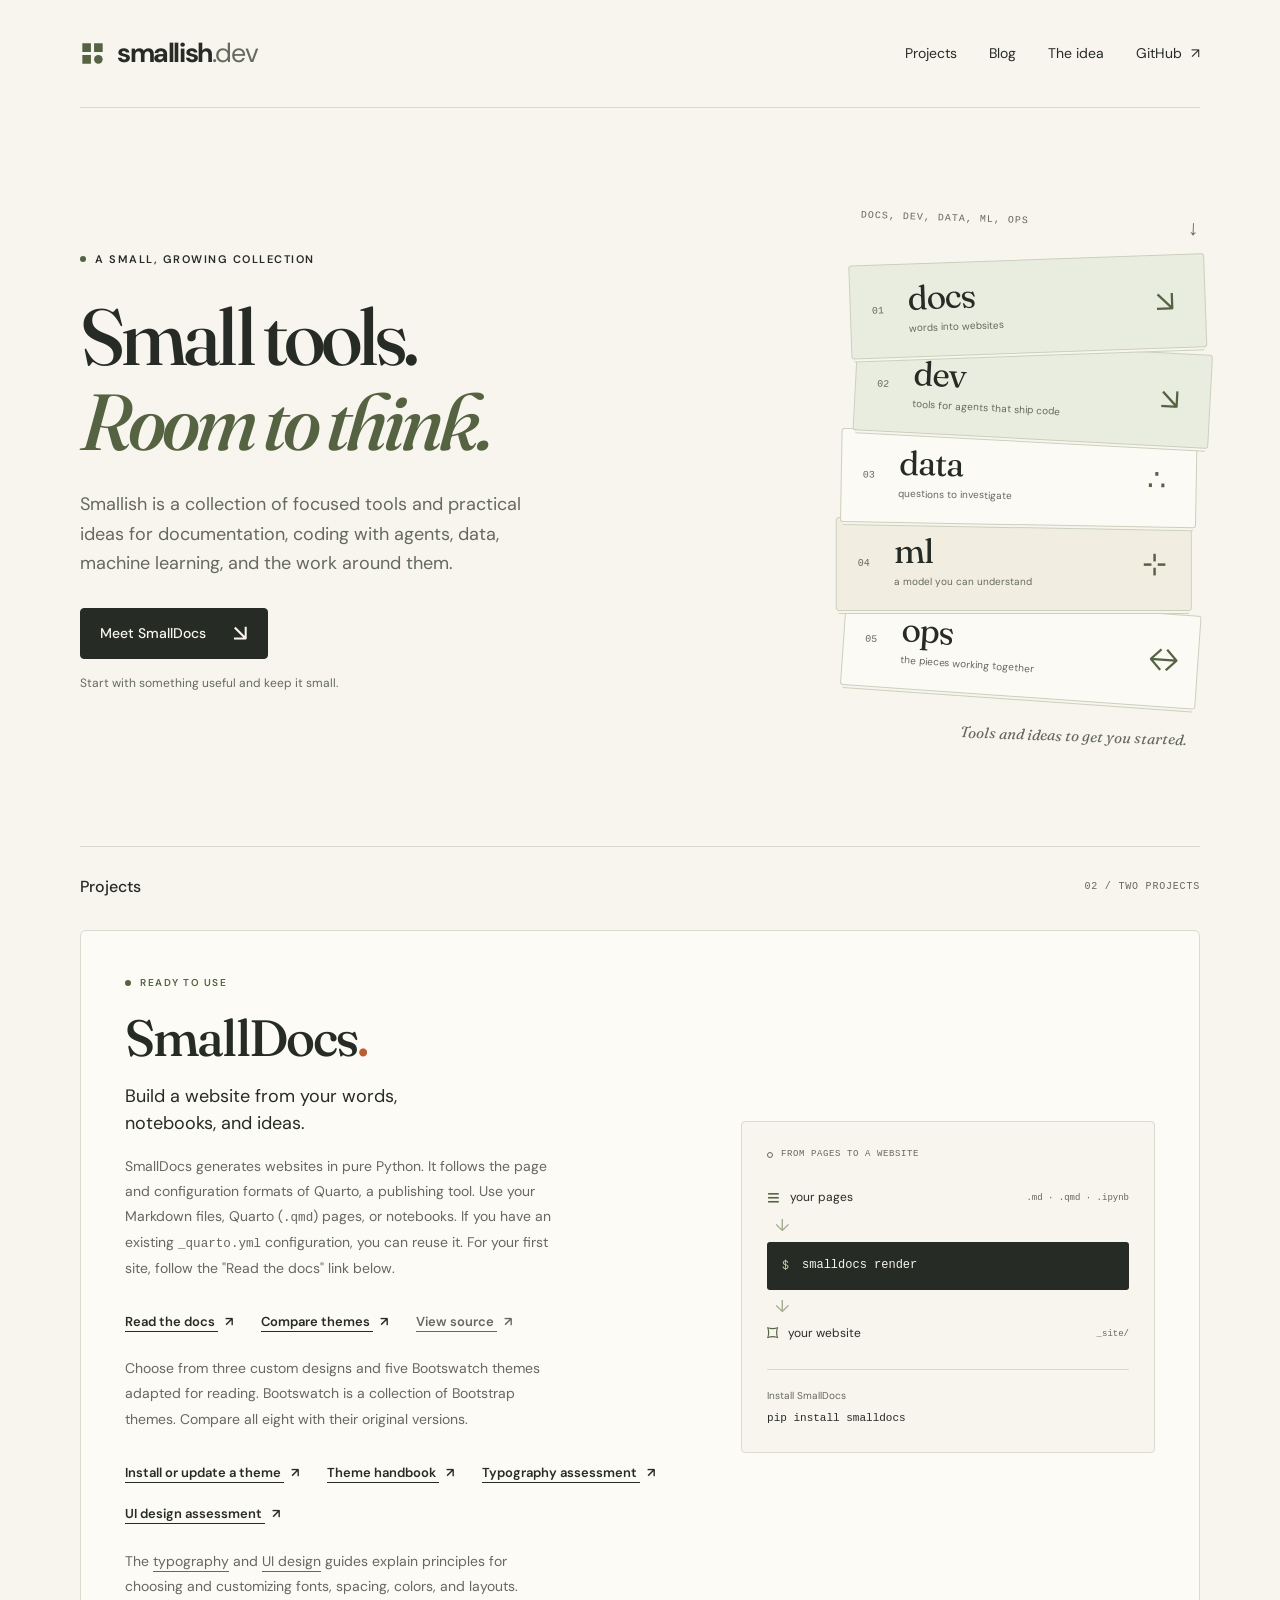
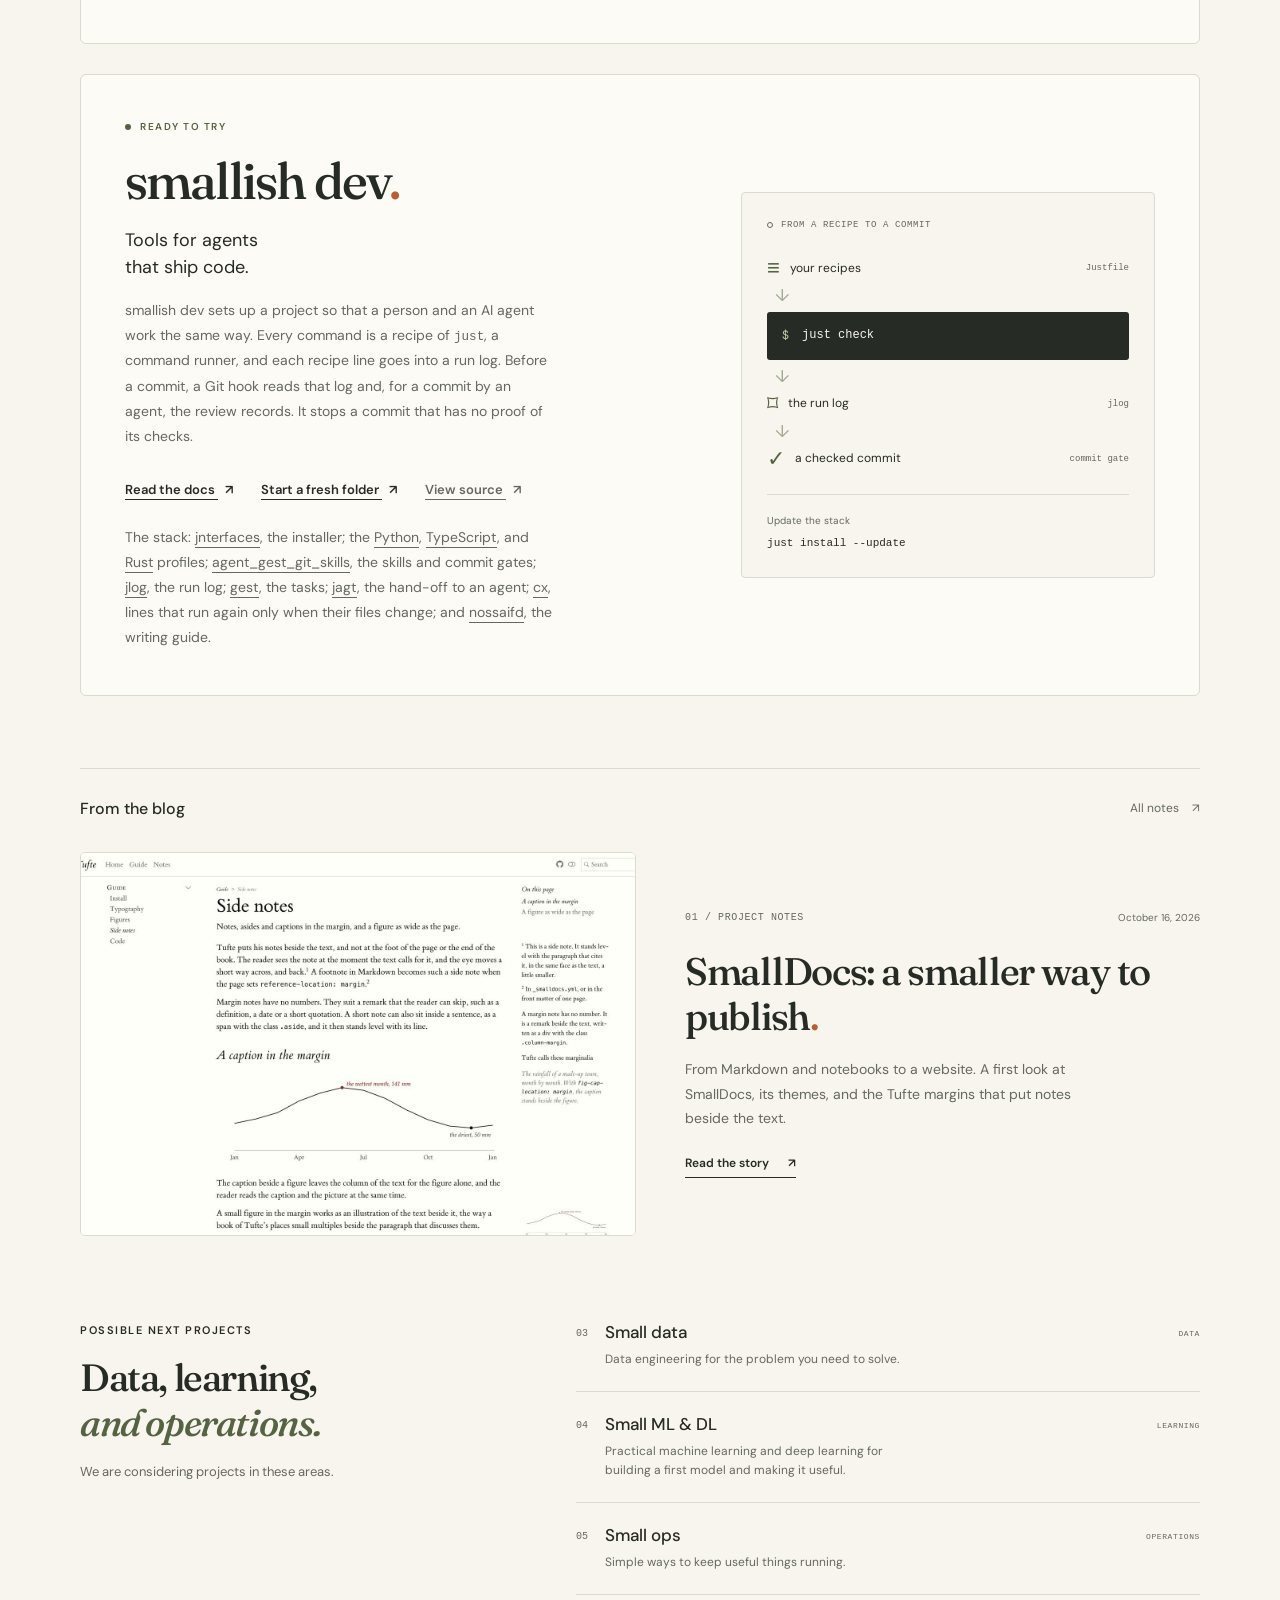
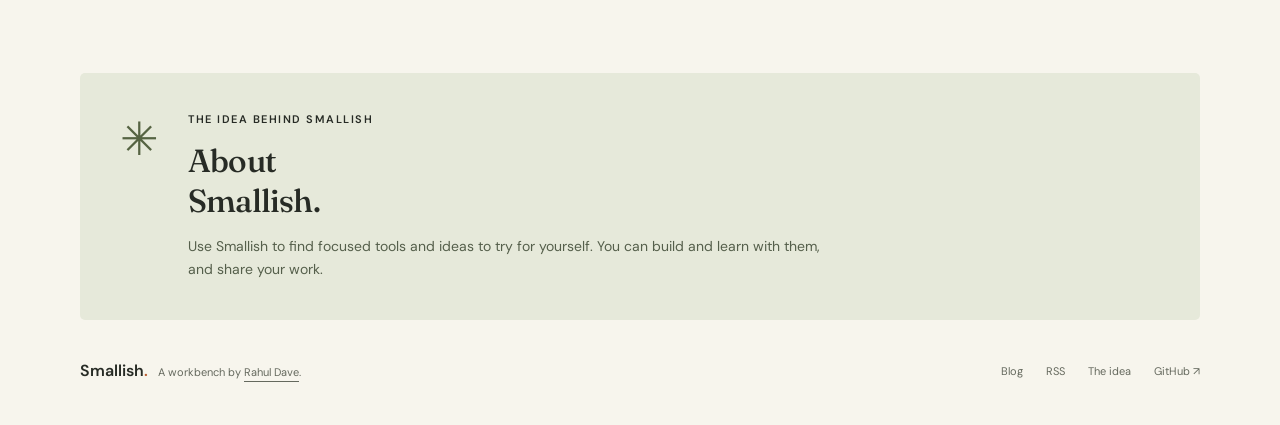
==== commit 70dd6612: "Merge pull request #3 from rahuldave/codex/krruttlq-smallish-blog Add blog and illustrated SmallDocs" ====
--- a/index.html
+++ b/index.html
@@ -28,6 +28,13 @@
       rel="stylesheet"
     />
     <link rel="stylesheet" href="styles.css" />
+    <link rel="stylesheet" href="blog.css" />
+    <link
+      rel="alternate"
+      type="application/rss+xml"
+      title="Smallish blog"
+      href="/blog/feed.xml"
+    />
   </head>
   <body>
     <a class="skip-link" href="#main">Skip to content</a>
@@ -45,7 +52,8 @@
         </a>
         <nav aria-label="Main navigation">
           <a href="#projects">Projects</a>
-          <a href="#about">The idea</a>
+          <a href="/blog/">Blog</a>
+          <a class="nav-about" href="#about">The idea</a>
           <a
             class="nav-github"
             href="https://github.com/rahuldave/smallish.dev"
@@ -343,6 +351,47 @@
           </article>
         </section>
 
+        <section class="home-journal" aria-labelledby="journal-title">
+          <div class="section-heading">
+            <h2 id="journal-title">From the blog</h2>
+            <a class="quiet-link" href="/blog/"
+              >All notes <span aria-hidden="true">↗</span></a
+            >
+          </div>
+          <a
+            class="story-card"
+            href="/blog/smalldocs/"
+            aria-labelledby="smalldocs-story-title"
+            ><div class="story-image">
+              <img
+                src="/assets/blog/smalldocs/tufte-margins.jpg"
+                width="1440"
+                height="960"
+                alt="Tufte side notes and a figure caption beside a chart in SmallDocs"
+                loading="lazy"
+              />
+            </div>
+            <div class="story-copy">
+              <p class="story-meta">
+                <span>01 / PROJECT NOTES</span
+                ><time datetime="2026-10-16">October 16, 2026</time>
+              </p>
+              <h2 id="smalldocs-story-title">
+                SmallDocs: a smaller way to publish<span class="title-dot"
+                  >.</span
+                >
+              </h2>
+              <p>
+                From Markdown and notebooks to a website. A first look at
+                SmallDocs, its themes, and the Tufte margins that put notes
+                beside the text.
+              </p>
+              <span class="story-read"
+                >Read the story <span aria-hidden="true">↗</span></span
+              >
+            </div></a
+          >
+        </section>
         <section class="directions" aria-labelledby="directions-title">
           <div class="directions-intro">
             <p class="eyebrow">Possible next projects</p>
@@ -397,15 +446,19 @@
 
       <footer class="site-footer">
         <p>
-          Smallish<span class="footer-dot">.</span>
-          <span class="footer-note"
+          Smallish<span class="footer-dot">.</span
+          ><span class="footer-note"
             >A workbench by
             <a href="https://rahuldave.com/">Rahul Dave</a>.</span
           >
         </p>
-        <a href="https://github.com/rahuldave/smallish.dev"
-          >Find us on GitHub <span aria-hidden="true">↗</span></a
-        >
+        <nav aria-label="Footer navigation">
+          <a href="/blog/">Blog</a><a href="/blog/feed.xml">RSS</a
+          ><a href="/#about">The idea</a
+          ><a href="https://github.com/rahuldave/smallish.dev"
+            >GitHub <span aria-hidden="true">↗</span></a
+          >
+        </nav>
       </footer>
     </div>
   </body>
--- a/blog.css
+++ b/blog.css
@@ -0,0 +1,484 @@
+/* Shared editorial pages and the homepage's latest-post preview. */
+.site-header nav .is-current {
+  color: var(--green);
+  text-decoration: underline;
+}
+.site-footer {
+  flex-wrap: wrap;
+}
+.site-footer nav {
+  display: flex;
+  flex-wrap: wrap;
+  gap: 12px 23px;
+  font-size: 11px;
+  color: var(--muted);
+}
+.site-footer nav a {
+  padding-block: 10px;
+  text-decoration: none;
+}
+.site-footer nav a:hover {
+  text-decoration: underline;
+}
+.quiet-link {
+  color: var(--muted);
+  font-size: 12px;
+  text-decoration: none;
+  white-space: nowrap;
+}
+.quiet-link:hover {
+  color: var(--green);
+  text-decoration: underline;
+}
+.quiet-link span {
+  margin-left: 10px;
+}
+.home-journal {
+  margin-top: 72px;
+}
+.story-card {
+  display: grid;
+  grid-template-columns: 1.08fr 1fr;
+  gap: 49px;
+  align-items: center;
+  text-decoration: none;
+}
+.story-image {
+  overflow: hidden;
+  border: 1px solid var(--line);
+  border-radius: 5px;
+  background: #fffff8;
+}
+.story-image img {
+  display: block;
+  width: 100%;
+  height: auto;
+  aspect-ratio: 1.45;
+  object-fit: cover;
+  object-position: top;
+  transition: transform 200ms ease;
+}
+.story-card:hover .story-image img {
+  transform: scale(1.018);
+}
+.story-meta {
+  display: flex;
+  justify-content: space-between;
+  flex-wrap: wrap;
+  gap: 9px 20px;
+  font-size: 10px;
+  color: var(--muted);
+}
+.story-meta > span {
+  font-family: var(--mono);
+  letter-spacing: 0.6px;
+}
+.story-copy h2 {
+  font-family: var(--serif);
+  font-size: clamp(30px, 3vw, 41px);
+  line-height: 1.18;
+  letter-spacing: -1.3px;
+  margin-block: 22px 18px;
+}
+.story-copy > p:not(.story-meta) {
+  color: var(--muted);
+  font-size: 14px;
+  line-height: 1.75;
+  max-width: 420px;
+}
+.story-read {
+  display: inline-block;
+  font-size: 12px;
+  font-weight: 600;
+  margin-top: 23px;
+  border-bottom: 1px solid var(--ink);
+  padding-bottom: 3px;
+}
+.story-read span {
+  display: inline-block;
+  margin-left: 16px;
+}
+.story-card:hover .story-read {
+  color: var(--green);
+  border-color: var(--green);
+}
+.blog-intro {
+  padding-block: 73px 65px;
+}
+.blog-intro h1 {
+  font-size: clamp(56px, 6.3vw, 83px);
+  max-width: 800px;
+}
+.blog-intro > p:last-child {
+  color: var(--muted);
+  font-size: 17px;
+  max-width: 515px;
+  margin-top: 26px;
+}
+.blog-colophon {
+  display: flex;
+  align-items: center;
+  gap: 20px;
+  border-bottom: 1px solid var(--line);
+  padding-block: 67px 43px;
+  color: var(--muted);
+  font-size: 13px;
+}
+.colophon-mark {
+  color: var(--green);
+  font-size: 35px;
+  line-height: 1;
+}
+.post-header {
+  max-width: 850px;
+  margin-inline: auto;
+  padding-block: 37px 43px;
+}
+.post-back {
+  display: inline-block;
+  color: var(--muted);
+  font-size: 12px;
+  text-decoration: none;
+  margin-bottom: 47px;
+  padding-block: 8px;
+}
+.post-back:hover {
+  text-decoration: underline;
+}
+.post-header h1 {
+  font-size: clamp(57px, 6vw, 80px);
+  letter-spacing: -3px;
+  line-height: 1.08;
+  margin-top: 24px;
+}
+.post-deck {
+  max-width: 650px;
+  color: var(--muted);
+  font-size: 18px;
+  line-height: 1.65;
+  margin-top: 27px;
+}
+.post-byline {
+  display: flex;
+  flex-wrap: wrap;
+  align-items: center;
+  gap: 15px;
+  color: var(--muted);
+  font-size: 12px;
+  margin-top: 26px;
+}
+.post-byline a {
+  color: var(--ink);
+  text-decoration-thickness: 1px;
+}
+.post-figure {
+  margin: 37px 0;
+  min-width: 0;
+}
+.post-hero {
+  margin-top: 0;
+  margin-bottom: 67px;
+}
+.screenshot-link {
+  display: block;
+  border: 1px solid var(--line);
+  border-radius: 5px;
+  overflow: hidden;
+  background: #fffff8;
+}
+.screenshot-link img {
+  display: block;
+  width: 100%;
+  height: auto;
+}
+.screenshot-link:hover {
+  border-color: var(--green);
+}
+.post-figure figcaption {
+  display: flex;
+  gap: 15px;
+  align-items: baseline;
+  color: var(--muted);
+  font-size: 11px;
+  line-height: 1.7;
+  margin-top: 13px;
+}
+.figure-number {
+  font-family: var(--mono);
+  color: var(--green);
+  font-size: 10px;
+  flex-shrink: 0;
+}
+.post-layout {
+  display: grid;
+  grid-template-columns: 175px minmax(0, 740px);
+  gap: 53px;
+  align-items: start;
+}
+.post-toc {
+  position: sticky;
+  top: 35px;
+  border-top: 1px solid var(--line);
+  padding-top: 20px;
+  display: flex;
+  flex-direction: column;
+  gap: 12px;
+}
+.post-toc p {
+  color: var(--muted);
+  font-family: var(--mono);
+  font-size: 9px;
+  letter-spacing: 1px;
+  margin-bottom: 9px;
+}
+.post-toc a {
+  color: var(--muted);
+  font-size: 12px;
+  line-height: 1.5;
+  text-decoration: none;
+}
+.post-toc a:hover {
+  color: var(--green);
+  text-decoration: underline;
+}
+.post-body {
+  min-width: 0;
+  font-size: 17px;
+  line-height: 1.9;
+}
+.post-body > p {
+  margin-bottom: 24px;
+}
+.post-body .post-lead {
+  font-size: 20px;
+  line-height: 1.7;
+  margin-top: -6px;
+  margin-bottom: 27px;
+}
+.post-body a {
+  text-decoration-color: #9ca58c;
+  text-decoration-thickness: 1px;
+  overflow-wrap: anywhere;
+}
+.post-body a:hover {
+  color: var(--green);
+}
+.post-body h2 {
+  font-family: var(--serif);
+  font-size: 32px;
+  line-height: 1.25;
+  letter-spacing: -0.7px;
+  margin-block: 51px 22px;
+  scroll-margin-top: 20px;
+}
+.post-body code {
+  font-family: var(--mono);
+  font-size: 0.84em;
+  background: #eceee3;
+  border-radius: 2px;
+  padding: 2px 4px;
+  overflow-wrap: anywhere;
+}
+.code-example {
+  background: #eeefe6;
+  border: 1px solid var(--line);
+  border-left: 3px solid #9ca58c;
+  border-radius: 3px;
+  padding: 17px 22px 20px;
+  margin-block: 29px;
+  min-width: 0;
+}
+.code-example > p {
+  font-family: var(--mono);
+  font-size: 9px;
+  letter-spacing: 0.8px;
+  color: var(--muted);
+  margin-bottom: 12px;
+}
+.code-example pre {
+  margin: 0;
+  white-space: pre-wrap;
+  overflow-wrap: anywhere;
+  line-height: 1.8;
+  font-size: 13px;
+}
+.code-example pre code {
+  font-size: inherit;
+  background: transparent;
+  padding: 0;
+}
+.figure-pair {
+  display: grid;
+  grid-template-columns: repeat(2, minmax(0, 1fr));
+  gap: 23px;
+  margin-block: 35px;
+}
+.figure-pair .post-figure {
+  margin: 0;
+}
+.post-next {
+  border-top: 1px solid var(--line);
+  border-bottom: 1px solid var(--line);
+  padding-block: 31px 34px;
+  margin-top: 46px;
+}
+.post-next h2 {
+  margin-top: 15px;
+  font-size: 29px;
+}
+.post-next > p:last-child {
+  font-size: 15px;
+}
+.post-credits {
+  color: var(--muted);
+  font-size: 11px;
+  line-height: 1.8;
+  margin-block: 30px 65px;
+}
+@media (max-width: 1000px) {
+  .story-card {
+    gap: 30px;
+  }
+  .post-layout {
+    grid-template-columns: 145px minmax(0, 1fr);
+    gap: 30px;
+  }
+  .post-header h1 {
+    font-size: 66px;
+  }
+}
+@media (max-width: 760px) {
+  .site-header nav {
+    gap: 20px;
+  }
+  .nav-github {
+    display: none;
+  }
+  .home-journal {
+    margin-top: 54px;
+  }
+  .story-card {
+    grid-template-columns: 1fr;
+    gap: 25px;
+  }
+  .story-image img {
+    aspect-ratio: 1.7;
+  }
+  .story-copy h2 {
+    font-size: 35px;
+    margin-block: 18px 14px;
+  }
+  .story-copy > p:not(.story-meta) {
+    max-width: 100%;
+  }
+  .blog-intro {
+    padding-block: 51px 45px;
+  }
+  .blog-intro h1 {
+    font-size: clamp(45px, 8vw, 65px);
+    letter-spacing: -2px;
+  }
+  .blog-intro > p:last-child {
+    font-size: 15px;
+  }
+  .blog-colophon {
+    padding-top: 44px;
+  }
+  .post-header {
+    padding-block: 24px 30px;
+  }
+  .post-back {
+    margin-bottom: 30px;
+  }
+  .post-header h1 {
+    font-size: clamp(45px, 8.8vw, 64px);
+    letter-spacing: -2px;
+  }
+  .title-break {
+    display: none;
+  }
+  .post-deck {
+    font-size: 16px;
+    margin-top: 22px;
+  }
+  .post-hero {
+    margin-bottom: 35px;
+  }
+  .post-layout {
+    display: block;
+  }
+  .post-toc {
+    position: static;
+    display: flex;
+    flex-flow: row wrap;
+    gap: 9px 20px;
+    border-bottom: 1px solid var(--line);
+    padding-block: 20px;
+    margin-bottom: 35px;
+  }
+  .post-toc p {
+    width: 100%;
+    margin-bottom: 4px;
+  }
+  .post-body {
+    font-size: 16px;
+    line-height: 1.85;
+  }
+  .post-body .post-lead {
+    font-size: 18px;
+  }
+  .post-body h2 {
+    font-size: 28px;
+    margin-top: 40px;
+  }
+  .figure-pair {
+    grid-template-columns: 1fr;
+    gap: 25px;
+  }
+  .post-figure figcaption {
+    font-size: 11px;
+  }
+  .code-example {
+    padding-inline: 15px;
+  }
+}
+@media (max-width: 480px) {
+  .site-header {
+    gap: 15px;
+  }
+  .site-header nav {
+    gap: 17px;
+  }
+  .nav-about {
+    display: none;
+  }
+  .story-copy h2 {
+    font-size: 31px;
+  }
+  .story-meta {
+    font-size: 9px;
+    gap: 7px;
+  }
+  .story-copy > p:not(.story-meta) {
+    font-size: 13px;
+  }
+  .post-header h1 {
+    font-size: 46px;
+    letter-spacing: -1.7px;
+  }
+  .post-byline {
+    font-size: 11px;
+    gap: 12px;
+  }
+  .site-footer nav {
+    gap: 9px 20px;
+  }
+}
+@media (prefers-reduced-motion: reduce) {
+  .story-image img {
+    transition: none;
+  }
+  .story-card:hover .story-image img {
+    transform: none;
+  }
+}
